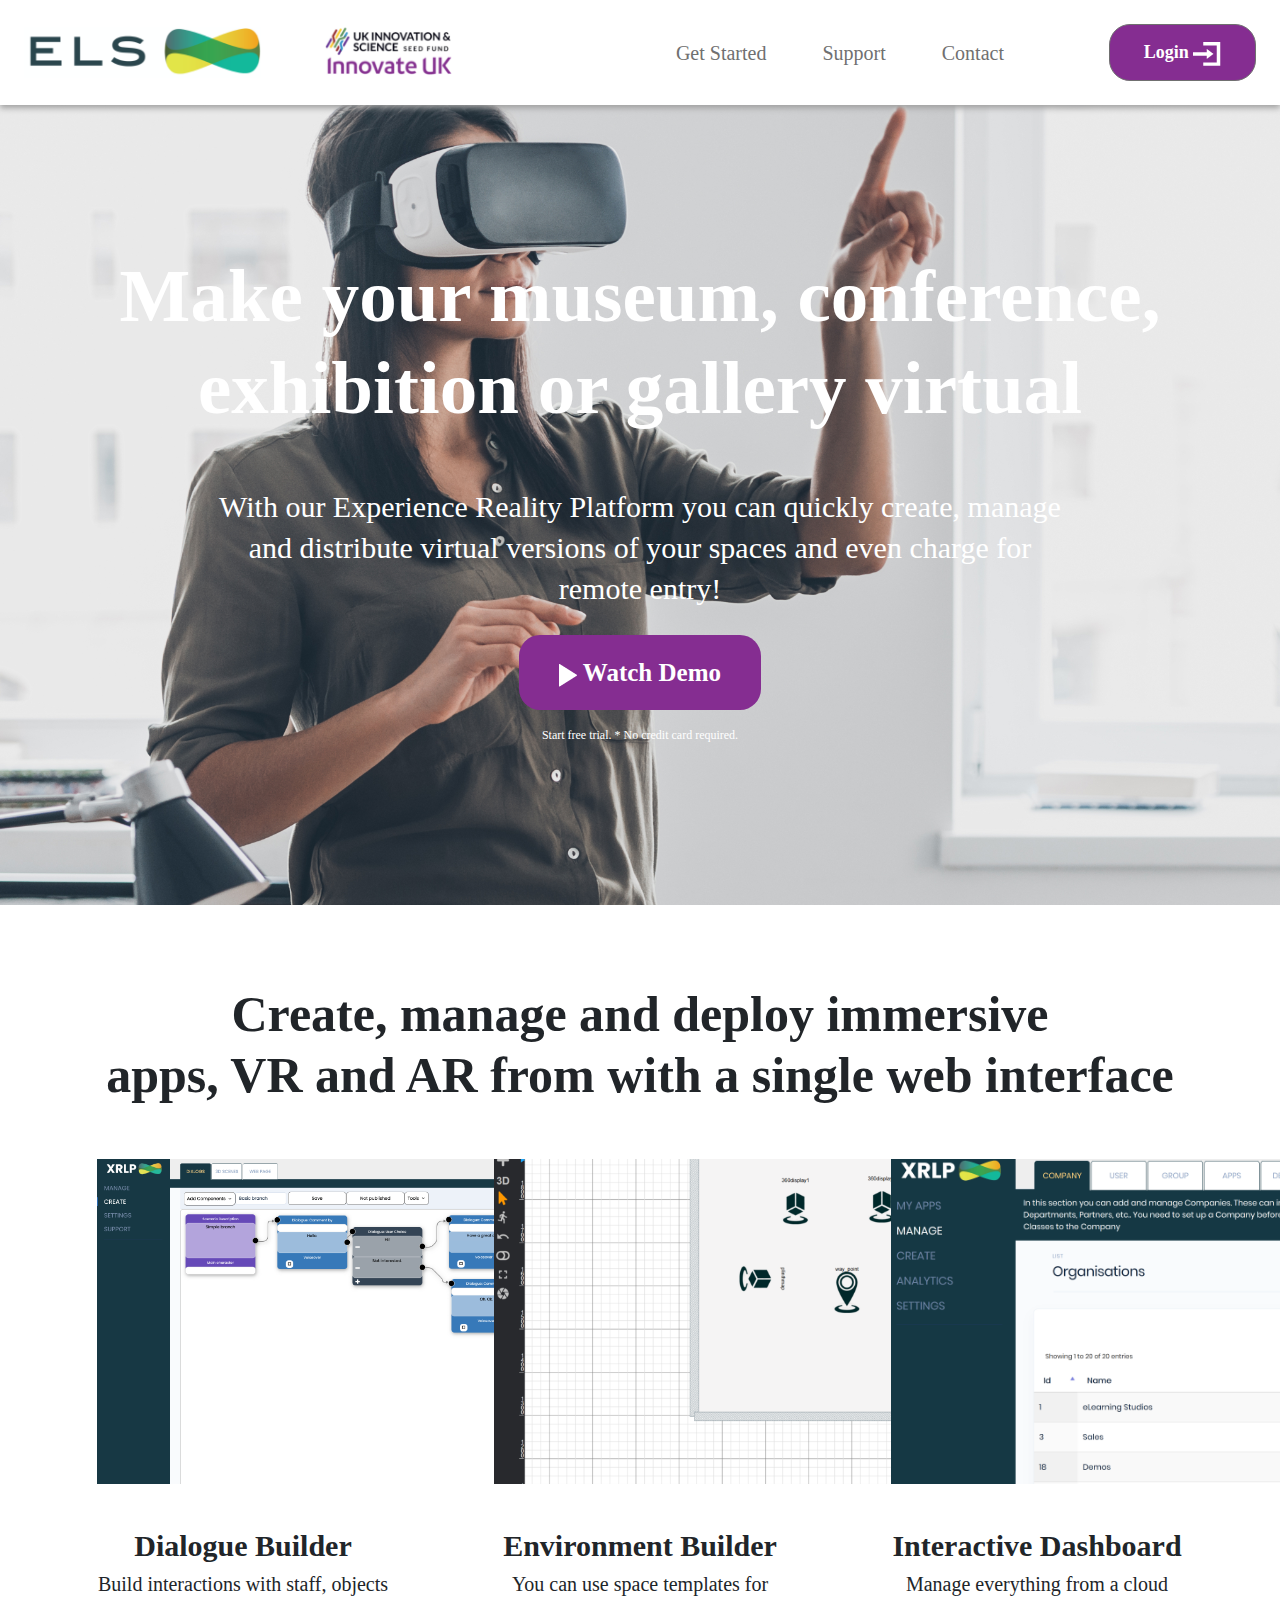
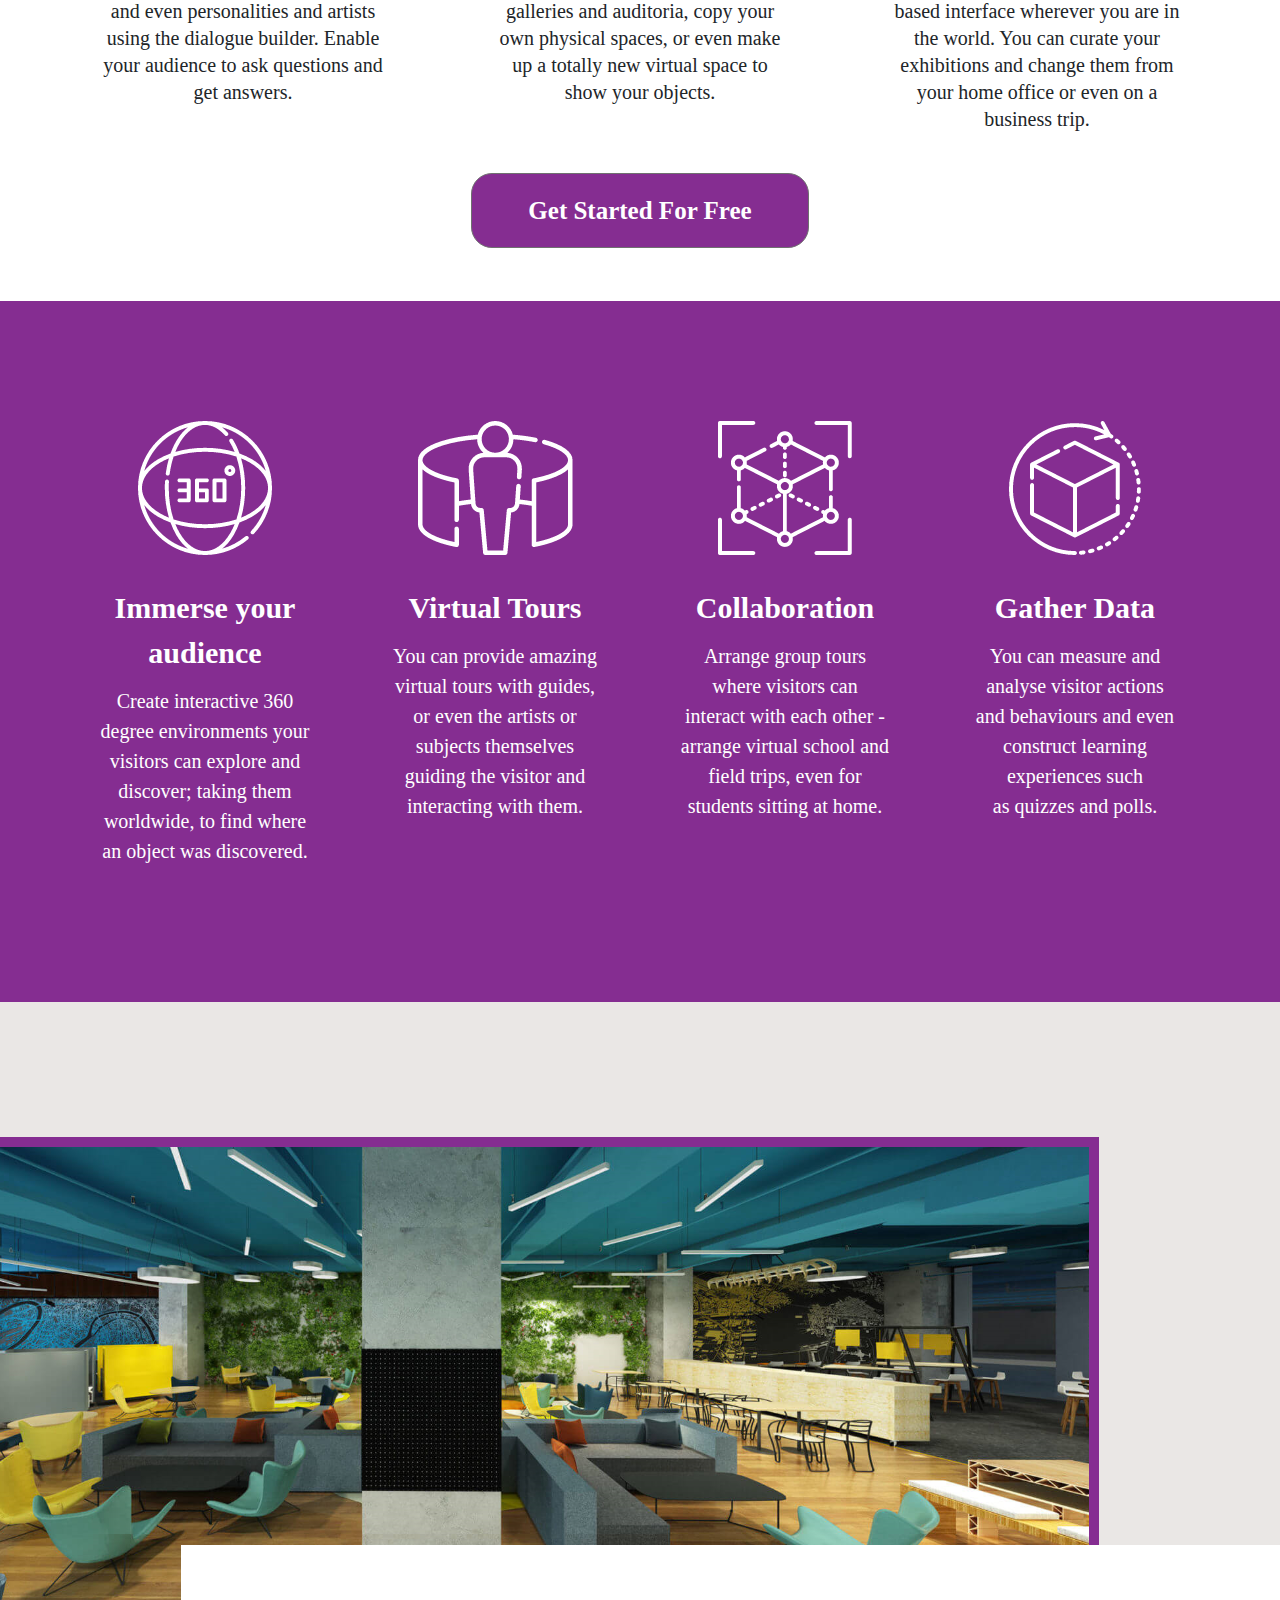
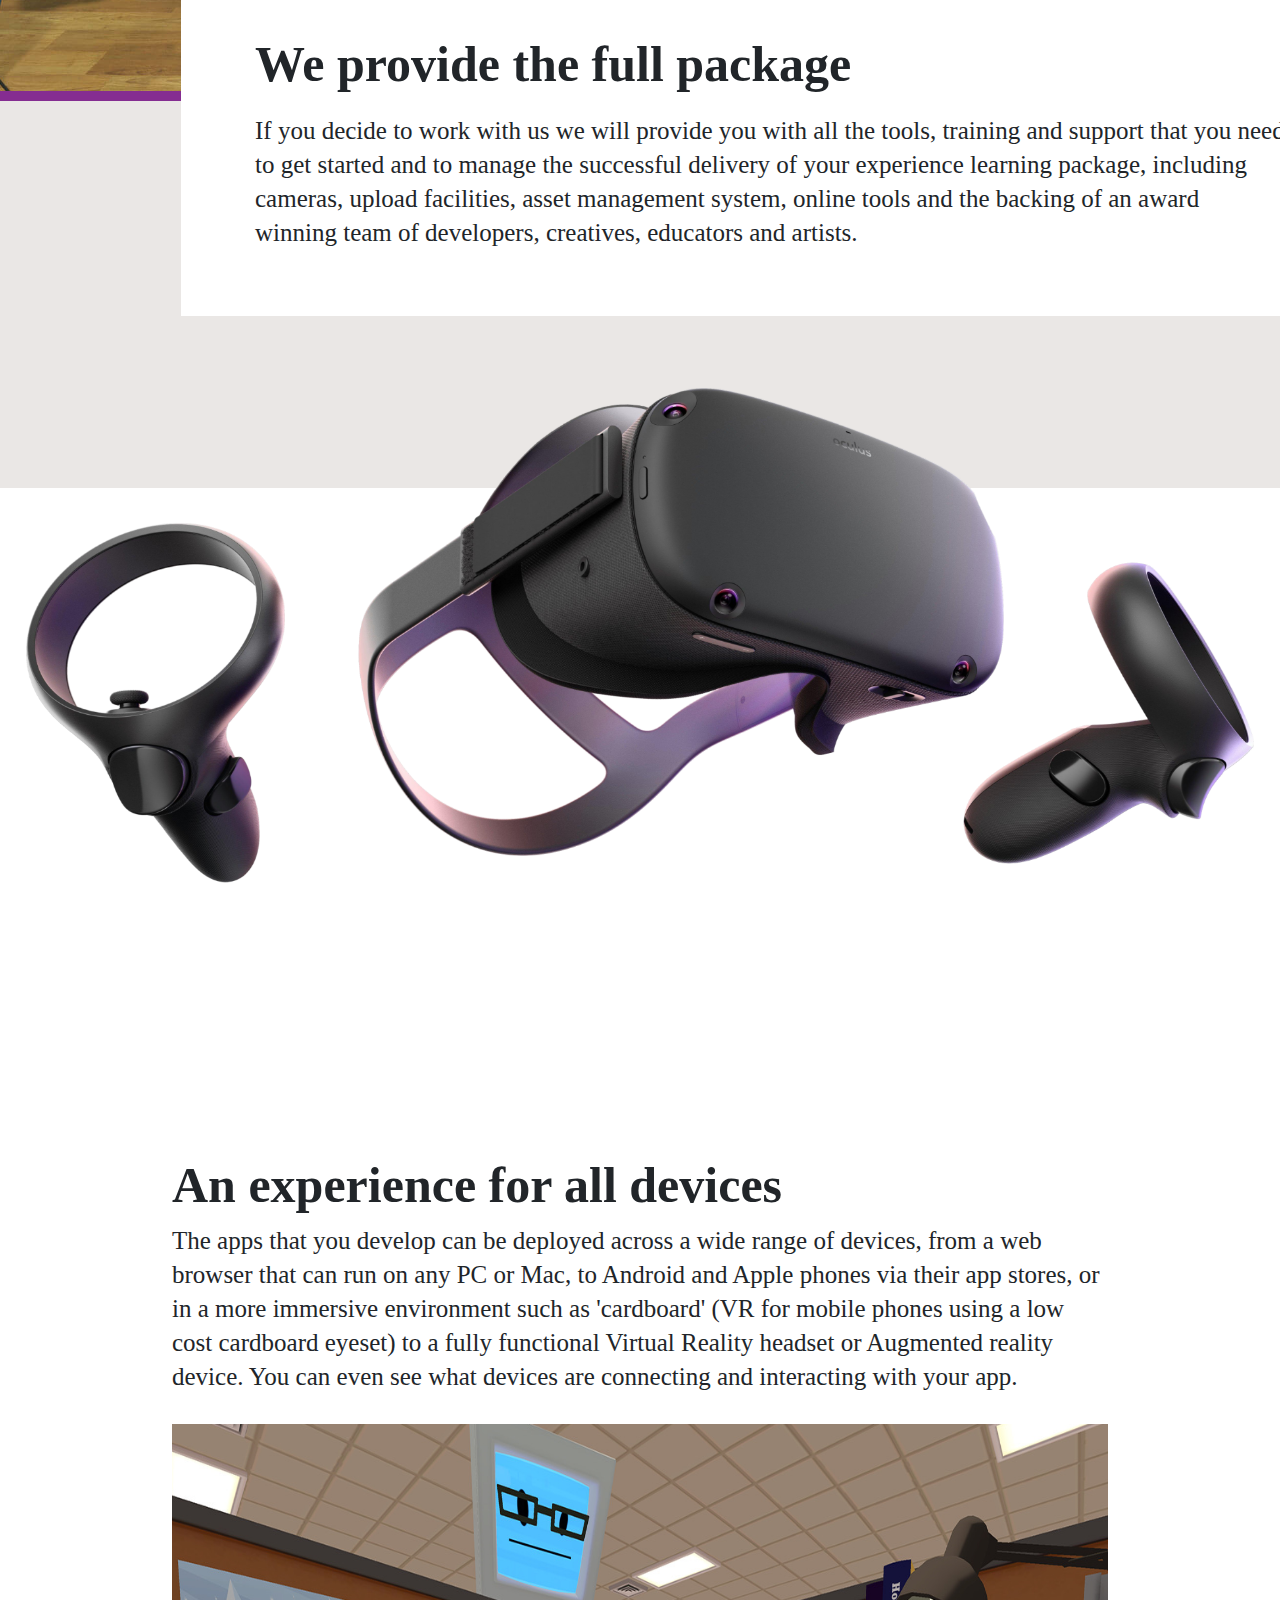
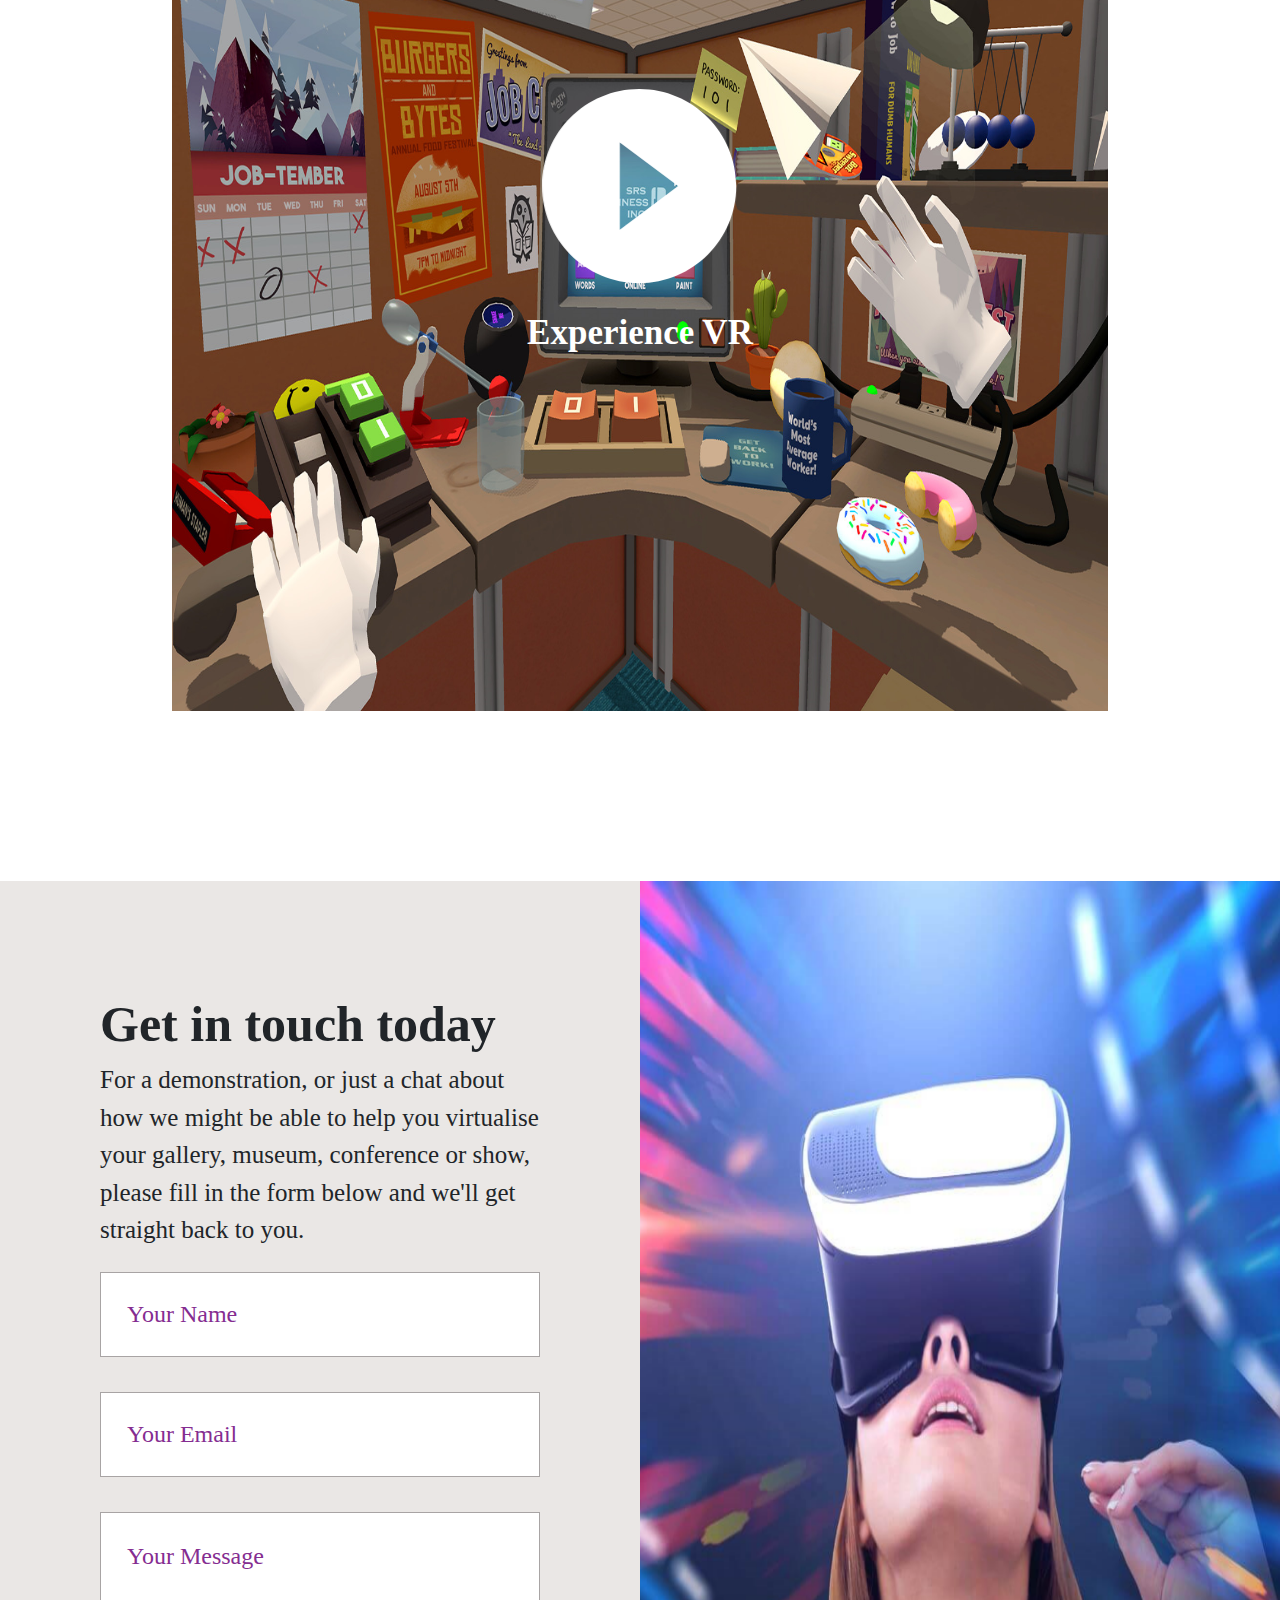
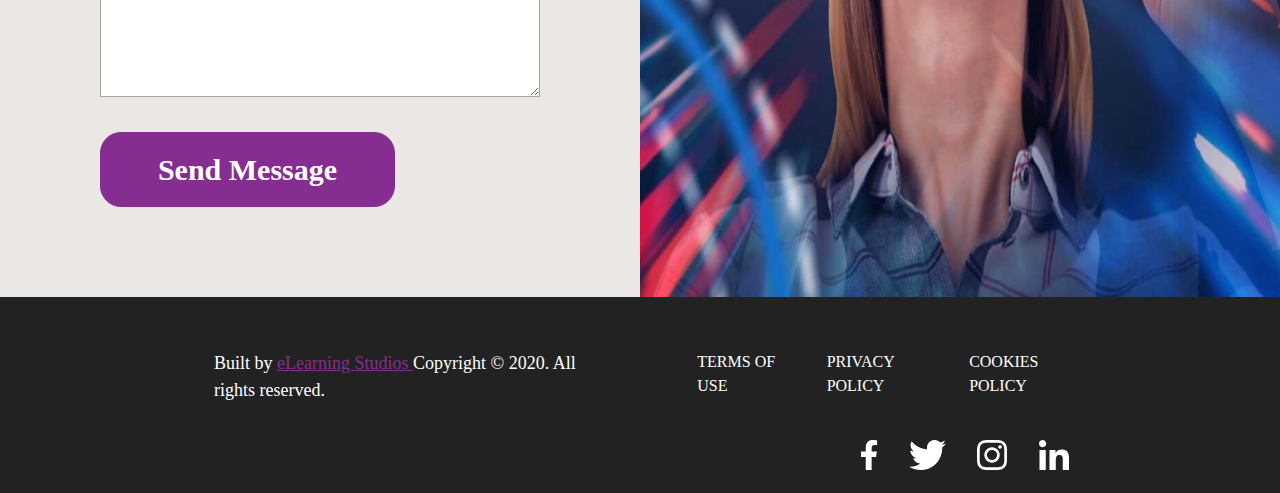
==== index.html @ 824c757d "initial" ====
<html>

<head>
    <link rel="stylesheet" href="./css/bootstrap.min.css">
    <link rel="stylesheet" href="./css/home.css">
</head>

<body>

    <div class="fluid-container">
        <div class="menu row m-0">
            <div class="d-flex align-items-center">
                <div class="logo">
                    <img src="./imgs/Image 1.png" alt="">
                </div>
                <div class="other-logo">
                    <img src="./imgs/Image 2.png" alt="">
                </div>
            </div>
            <div class="d-flex align-items-center">
                <div class="menu-items">
                    <ul>
                        <li>Get Started</li>
                        <li>Support</li>
                        <li>Contact</li>
                    </ul>
                </div>
                <div>
                    <button class="login">
                        Login
                        <img src="./imgs/Icon open-account-login.png" alt="">
                    </button>
                </div>
            </div>
        </div>
        <div class="header row m-0">
            <div class="col-12">
                <p class="title">
                    Make your museum, conference,<br>exhibition or gallery virtual
                </p>
                <p class="description">
                    With our Experience Reality Platform you can quickly create, manage<br>and distribute virtual versions of your spaces and even charge for<br> remote entry!
                </p>
                <button id="watch-demo">
                    <img src="./imgs/Icon ionic-ios-play.png" alt="">
                    Watch Demo
                </button>
                <p class="tip">Start free trial. * No credit card required.</p>
            </div>
        </div>
        <div class="section-1 row m-0">
            <div class="title col-12">
                Create, manage and deploy immersive
                <br> apps, VR and AR from with a single web interface
            </div>
            <div class="builder-links col-12">
                <div class="row">
                    <div class="builder-card col-12 col-md-4">
                        <img src="./imgs/Screenshot -7.png" alt="">
                        <p class="title">Dialogue Builder</p>
                        <p class="description">
                            Build interactions with staff, objects and even personalities and artists using the dialogue builder. Enable your audience to ask questions and get answers.
                        </p>
                    </div>
                    <div class="builder-card col-12 col-md-4">
                        <img src="./imgs/img-1.png" alt="">
                        <p class="title">Environment Builder</p>
                        <p class="description">
                            You can use space templates for galleries and auditoria, copy your own physical spaces, or even make up a totally new virtual space to show your objects.
                        </p>
                    </div>
                    <div class="builder-card col-12 col-md-4">
                        <img src="./imgs/img-2.png" alt="">
                        <p class="title">Interactive Dashboard</p>
                        <p class="description">
                            Manage everything from a cloud based interface wherever you are in the world. You can curate your exhibitions and change them from your home office or even on a business trip.
                        </p>
                    </div>
                </div>
            </div>
            <div class="col-12 get-start">
                <button type="button">Get Started For Free</button>
            </div>
        </div>
        <div class="section-2 advertising-cards row m-0">
            <div class="ads-card col-12 col-md-3">
                <img src="./imgs/Group 43.png" alt="">
                <p class="title">
                    Immerse your audience
                </p>
                <p class="description">
                    Create interactive 360 degree environments your visitors can explore and discover; taking them worldwide, to find where an object was discovered.
                </p>
            </div>
            <div class="ads-card col-12 col-md-3">
                <img src="./imgs/vr.png" alt="">
                <p class="title">
                    Virtual Tours
                </p>
                <p class="description">
                    You can provide amazing virtual tours with guides, or even the artists or subjects themselves guiding the visitor and interacting with them.
                </p>
            </div>
            <div class="ads-card col-12 col-md-3">
                <img src="./imgs/asset-19.png" alt="">
                <p class="title">
                    Collaboration
                </p>
                <p class="description">
                    Arrange group tours where visitors can interact with each other - arrange virtual school and field trips, even for students sitting at home.
                </p>
            </div>
            <div class="ads-card col-12 col-md-3">
                <img src="./imgs/3d (1).png" alt="">
                <p class="title">
                    Gather Data
                </p>
                <p class="description">
                    You can measure and analyse visitor actions and behaviours and even construct learning experiences such
                    <br> as quizzes and polls.
                </p>
            </div>
        </div>
        <div class="section-3">
            <img src="./imgs/banner-office-1.png" alt="">
            <div class="content">
                <p class="title">
                    We provide the full package
                </p>
                <p class="description">
                    If you decide to work with us we will provide you with all the tools, training and support that you need
                    <br> to get started and to manage the successful delivery of your experience learning package, including
                    <br>cameras, upload facilities, asset management system, online tools and the backing of an award
                    <br> winning team of developers, creatives, educators and artists.
                </p>
            </div>
        </div>
        <div class="section-4">
            <div class="vr-image">
                <img src="./imgs/Image -28.png">
            </div>
            <div class="content">
                <p class="title">
                    An experience for all devices
                </p>
                <p class="description">
                    The apps that you develop can be deployed across a wide range of devices, from a web browser that can run on any PC or Mac, to Android and Apple phones via their app stores, or in a more immersive environment such as 'cardboard' (VR for mobile phones
                    using a low cost cardboard eyeset) to a fully functional Virtual Reality headset or Augmented reality device. You can even see what devices are connecting and interacting with your app.
                </p>
                <div class="ads-video">
                    <img src="./imgs/Job-Simulator-office-worker-1.png" alt="" class="video">
                    <div class="control">
                        <button class="play">
                            <img src="./imgs/Icon ionic-md-play-circle.png" alt="">
                        </button>
                        <p class="control-description">Experience VR</p>
                    </div>
                </div>
            </div>
        </div>
        <div class="section-5 row m-0">
            <div class="col-12 col-md-6 form d-flex flex-column">
                <p class="title">Get in touch today</p>
                <p class="description">
                    For a demonstration, or just a chat about how we might be able to help you virtualise your gallery, museum, conference or show, please fill in the form below and we'll get straight back to you.
                </p>
                <input type="text" id="name" placeholder="Your Name" autocomplete="off">
                <input type="email" id="email" placeholder="Your Email" autocomplete="off">
                <textarea id="message" placeholder="Your Message" autocomplete="off"></textarea>
                <button id="send-message">Send Message</button>
            </div>
            <div class="col-12 col-md-6 p-0">
                <img src="./imgs/why-haven’t-AR-and-VR-changed-our-lives-yet-1.png" alt="" class="w-100 h-100">
            </div>
        </div>
        <div class="footer">
            <div class="footer-menu">
                <div class="copy-right">
                    Built by
                    <span class="bold"> eLearning Studios </span> Copyright © 2020. All rights reserved.
                </div>
                <div class="terms">
                    <ul>
                        <li>TERMS OF USE</li>
                        <li>PRIVACY POLICY</li>
                        <li>COOKIES POLICY</li>
                    </ul>
                </div>
            </div>
            <div class="external-links">
                <a href="#">
                    <img src="./imgs/Icon awesome-facebook-f.png" alt="">
                </a>
                <a href="#">
                    <img src="./imgs/Icon awesome-twitter.png" alt="">
                </a>
                <a href="#">
                    <img src="./imgs/Icon awesome-instagram.png" alt="">
                </a>
                <a href="#">
                    <img src="./imgs/Icon awesome-linkedin-in.png" alt="">
                </a>
            </div>
        </div>
    </div>

    <!-- include javascript files-->
    <!-- <script src="./js/jquery.min.js"></script>
    <script src="./js/bootstrap.min.js"></script>
    <script src="./js/home.js"></script> -->
</body>

</html>
---- css/home.css ----
body * {
  font-family: Montserrat !important;
}

input:focus,
textarea:focus,
button:focus {
  outline: none;
}

::-webkit-input-placeholder {
  color: #852D91;
  opacity: 1;
}

:-ms-input-placeholder {
  color: #852D91;
  opacity: 1;
}

::-ms-input-placeholder {
  color: #852D91;
  opacity: 1;
}

::placeholder {
  color: #852D91;
  opacity: 1;
}

:-ms-input-placeholder {
  color: #852D91;
}

::-ms-input-placeholder {
  color: #852D91;
}

body .menu {
  width: 100%;
  height: 105px;
  background: white;
  display: -webkit-box;
  display: -ms-flexbox;
  display: flex;
  -webkit-box-align: center;
      -ms-flex-align: center;
          align-items: center;
  -webkit-box-pack: justify;
      -ms-flex-pack: justify;
          justify-content: space-between;
  padding: 0 24px;
  top: 0;
  position: absolute;
  -webkit-box-shadow: 0 3px 6px #9F9F9F;
          box-shadow: 0 3px 6px #9F9F9F;
}

body .menu .logo {
  margin-right: 45px;
}

body .menu .menu-items {
  margin-right: 105px;
}

body .menu .menu-items ul {
  display: -webkit-box;
  display: -ms-flexbox;
  display: flex;
  margin-bottom: 0px;
}

body .menu .menu-items ul li {
  font-size: 20px;
  color: #707070;
  margin-left: 56px;
  list-style-type: none;
}

body .menu button.login {
  background: #852D91;
  border-radius: 21px;
  border: 1px solid #707070;
  width: 147px;
  height: 57px;
  font-family: Montserrat;
  color: white;
  font-size: 18px;
  font-weight: bold;
}

body .header {
  margin-top: 105px !important;
  display: -webkit-box;
  display: -ms-flexbox;
  display: flex;
  -webkit-box-align: center;
      -ms-flex-align: center;
          align-items: center;
  width: 100%;
  height: 800px;
  color: white;
  background: url("../imgs/shutterstock_-1.png");
}

body .header .col-12 {
  text-align: center;
}

body .header .title {
  font-size: 75px;
  font-weight: bold;
  line-height: 92px;
  margin-bottom: 52px;
}

body .header .description {
  font-size: 30px;
  line-height: 41px;
  margin-bottom: 26px;
}

body .header #watch-demo {
  width: 242px;
  height: 75px;
  border: none;
  border-radius: 21px;
  background: #852D91;
  color: white;
  margin-bottom: 16px;
  font-weight: bold;
  font-size: 25px;
}

body .header .tip {
  font-size: 12px;
  font-font-weight: 300px;
}

body .section-1 {
  padding: 79px 0 53px 0;
}

body .section-1 > .title {
  text-align: center;
  margin: 0 0 53px 0;
  font-family: Montserrat;
  font-size: 50px;
  font-weight: bold;
  line-height: 61px;
}

body .section-1 .builder-links {
  padding: 0 59.5px 24px 59.5px;
}

body .section-1 .builder-links .builder-card {
  padding: 0 52.5px;
}

body .section-1 .builder-links .builder-card .title {
  margin: 39px 0 3px 0;
  font-size: 30px;
  font-weight: bold;
  text-align: center;
}

body .section-1 .builder-links .builder-card .description {
  text-align: center;
  font-size: 20px;
  line-height: 27px;
}

body .section-1 .get-start {
  text-align: center;
}

body .section-1 .get-start button {
  width: 338px;
  height: 75px;
  border-radius: 21px;
  background: #852D91;
  color: white;
  border: 1px solid #707070;
  font-size: 25px;
  font-weight: bold;
}

body .section-2 {
  background: #852D91;
  padding: 120px 60px;
}

body .section-2 .ads-card {
  padding: 0 40px;
  text-align: center;
  color: white;
}

body .section-2 .ads-card .title {
  margin: 30px 0 11px 0;
  font-weight: bold;
  font-size: 30px;
}

body .section-2 .ads-card .description {
  font-size: 20px;
}

body .section-3 {
  position: relative;
  width: 100%;
  height: 1086px;
  background: #EAE7E5;
}

body .section-3 img {
  position: absolute;
  top: 135px;
  right: 181px;
  width: 1348px;
  height: 564px;
}

body .section-3 .content {
  padding: 82px 0 0 74px;
  bottom: 172px;
  left: 181px;
  position: absolute;
  background: white;
  width: 1366px;
  height: 371px;
}

body .section-3 .content .title {
  font-size: 50px;
  font-weight: bold;
  margin-bottom: 12px;
}

body .section-3 .content .description {
  font-size: 25px;
  line-height: 34px;
}

body .section-4 {
  padding-top: 630px;
  position: relative;
  padding-bottom: 170px;
}

body .section-4 .vr-image {
  position: absolute;
  top: -100px;
  padding: 0 26px;
}

body .section-4 .vr-image img {
  width: 100%;
}

body .section-4 .content {
  padding: 37px 172px 0 172px;
}

body .section-4 .content .title {
  font-size: 50px;
  font-weight: bold;
  margin-bottom: 8px;
  line-height: 61px;
}

body .section-4 .content .description {
  font-size: 25px;
  margin-bottom: 30px;
  line-height: 34px;
}

body .section-4 .content .ads-video {
  position: relative;
  height: 887px;
}

body .section-4 .content .ads-video img.video {
  width: 100%;
  height: 100%;
  position: absolute;
}

body .section-4 .content .ads-video .control {
  text-align: center;
  position: absolute;
  top: 50%;
  left: 50%;
  -webkit-transform: translate(-50%, -180px);
          transform: translate(-50%, -180px);
}

body .section-4 .content .ads-video .control .play {
  background: none;
  border: none;
  border-radius: 100px;
}

body .section-4 .content .ads-video .control .play:focus {
  outline: none;
}

body .section-4 .content .ads-video .control .control-description {
  margin-top: 22.8px;
  color: white;
  font-size: 35px;
  font-family: Open Sans;
  font-weight: 600;
}

body .section-5 {
  background: #EAE7E5;
}

body .section-5 .form {
  padding: 126px 100px 90px 100px;
}

body .section-5 .form .title {
  font-size: 50px;
  font-weight: bold;
  margin-bottom: 20px;
  line-height: 34px;
}

body .section-5 .form .description {
  font-size: 25px;
  margin-bottom: 23px;
}

body .section-5 .form input,
body .section-5 .form textarea {
  background: white;
  border: 1px solid #A8A4A4;
}

body .section-5 .form #name,
body .section-5 .form #email,
body .section-5 .form #message {
  height: 85px;
  margin-bottom: 35px;
  padding-left: 26px;
  color: #852D91;
  font-size: 24px;
}

body .section-5 .form #message {
  padding-top: 25px;
  height: 185px;
}

body .section-5 .form #send-message {
  width: 295px;
  height: 75px;
  background: #852D91;
  color: white;
  border-radius: 21px;
  border: 1px solid #852D91;
  font-size: 30px;
  font-weight: bold;
}

body .footer {
  width: 100%;
  height: 196px;
  padding: 0 211px 0 214px;
  background: #222222;
  color: white;
}

body .footer .footer-menu {
  padding-top: 53px;
  padding-bottom: 36.8px;
  display: -webkit-box;
  display: -ms-flexbox;
  display: flex;
  -webkit-box-pack: justify;
      -ms-flex-pack: justify;
          justify-content: space-between;
}

body .footer .footer-menu .copy-right {
  font-size: 18px;
}

body .footer .footer-menu .copy-right .bold {
  color: #852D91;
  text-decoration: underline;
}

body .footer .footer-menu .terms ul {
  margin-bottom: 0;
  display: -webkit-box;
  display: -ms-flexbox;
  display: flex;
}

body .footer .footer-menu .terms ul li {
  font-size: 16px;
  margin-left: 44px;
  list-style-type: none;
}

body .footer .external-links {
  display: -webkit-box;
  display: -ms-flexbox;
  display: flex;
  -webkit-box-pack: end;
      -ms-flex-pack: end;
          justify-content: flex-end;
}

body .footer .external-links a {
  margin-left: 31px;
}
/*# sourceMappingURL=home.css.map */
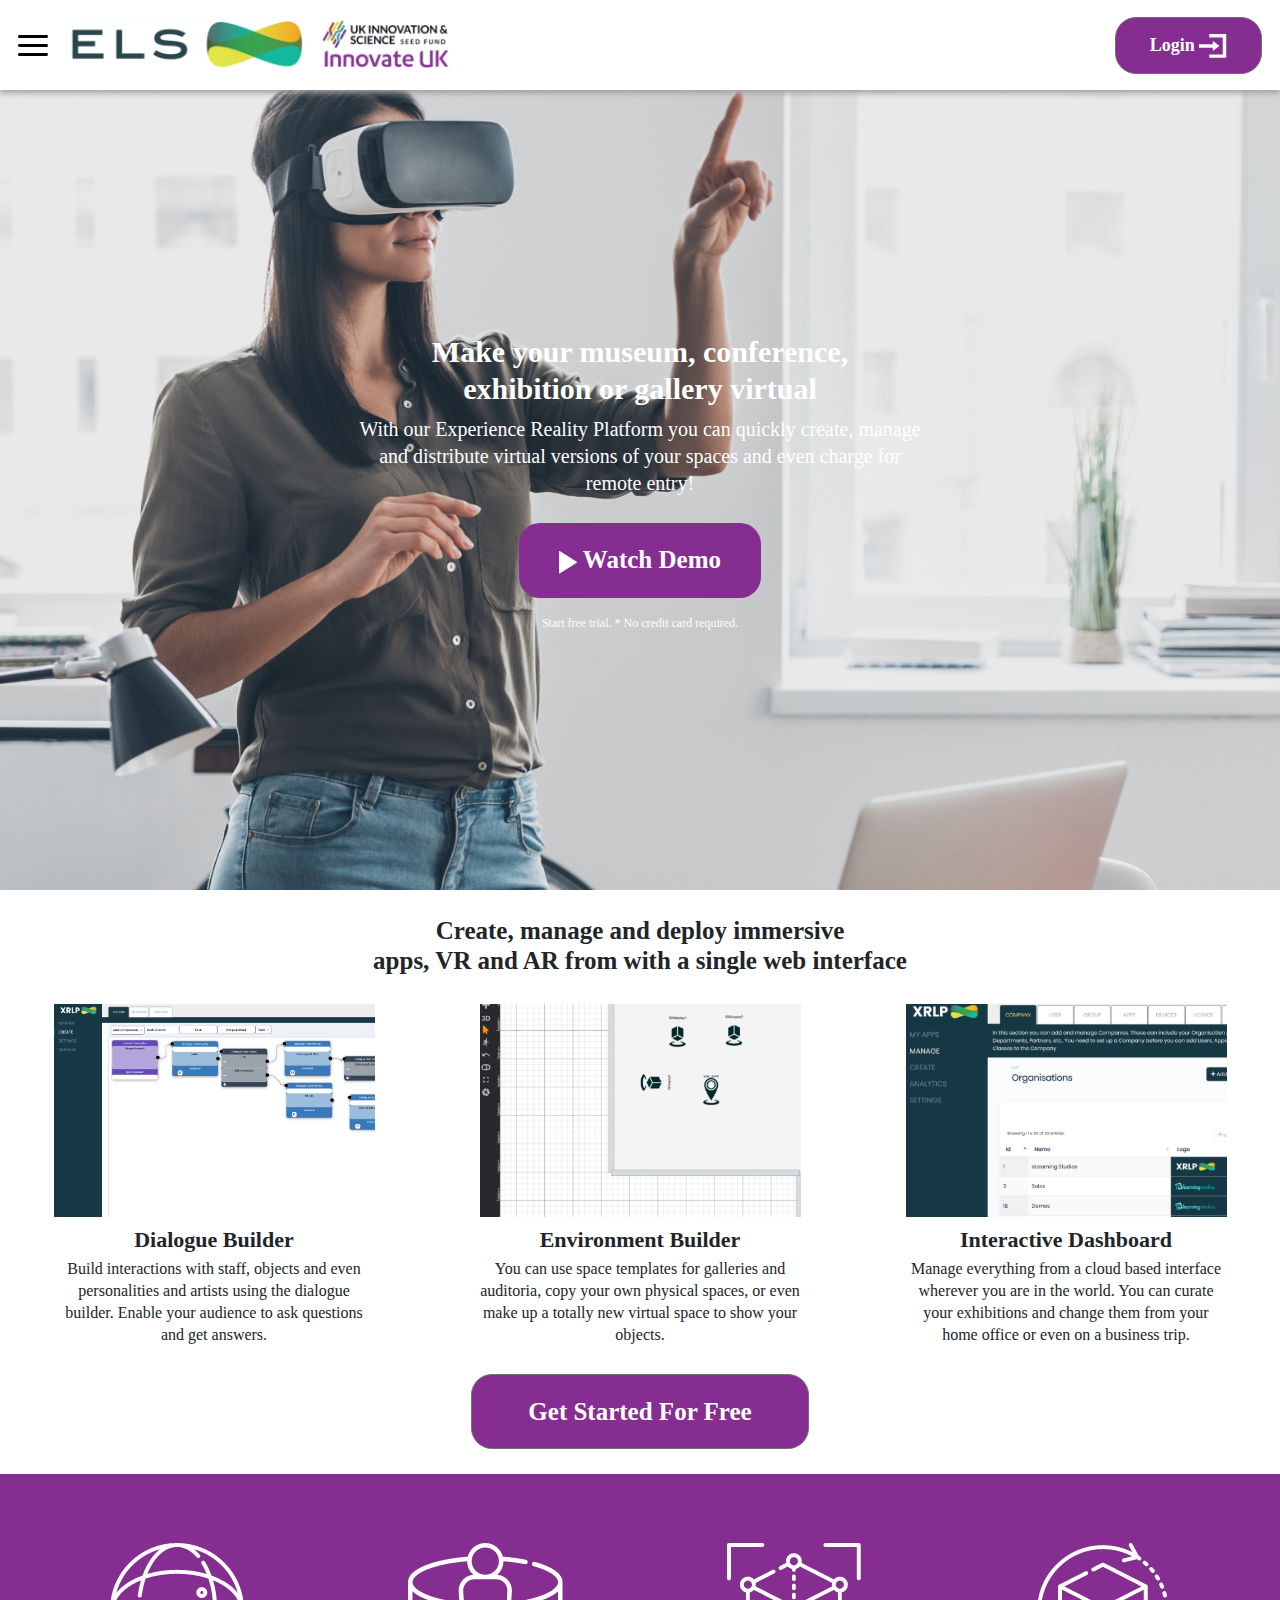
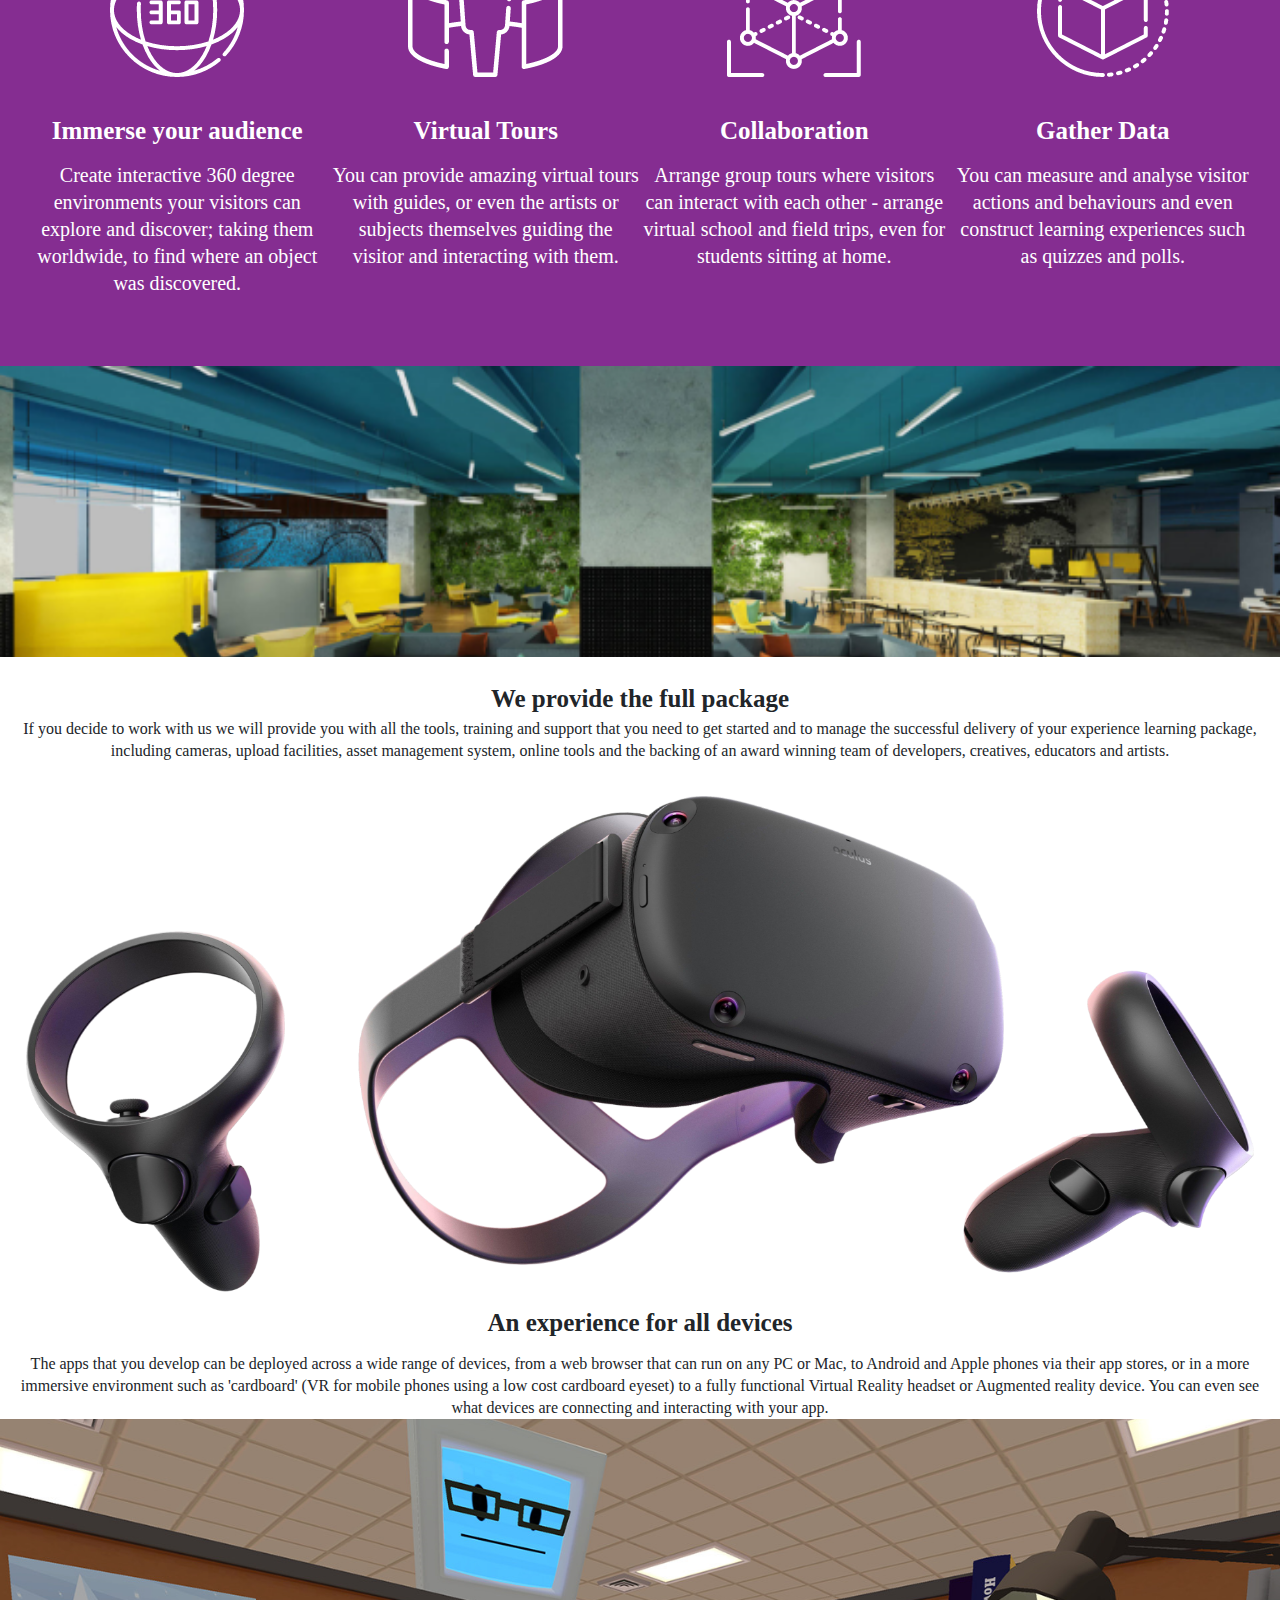
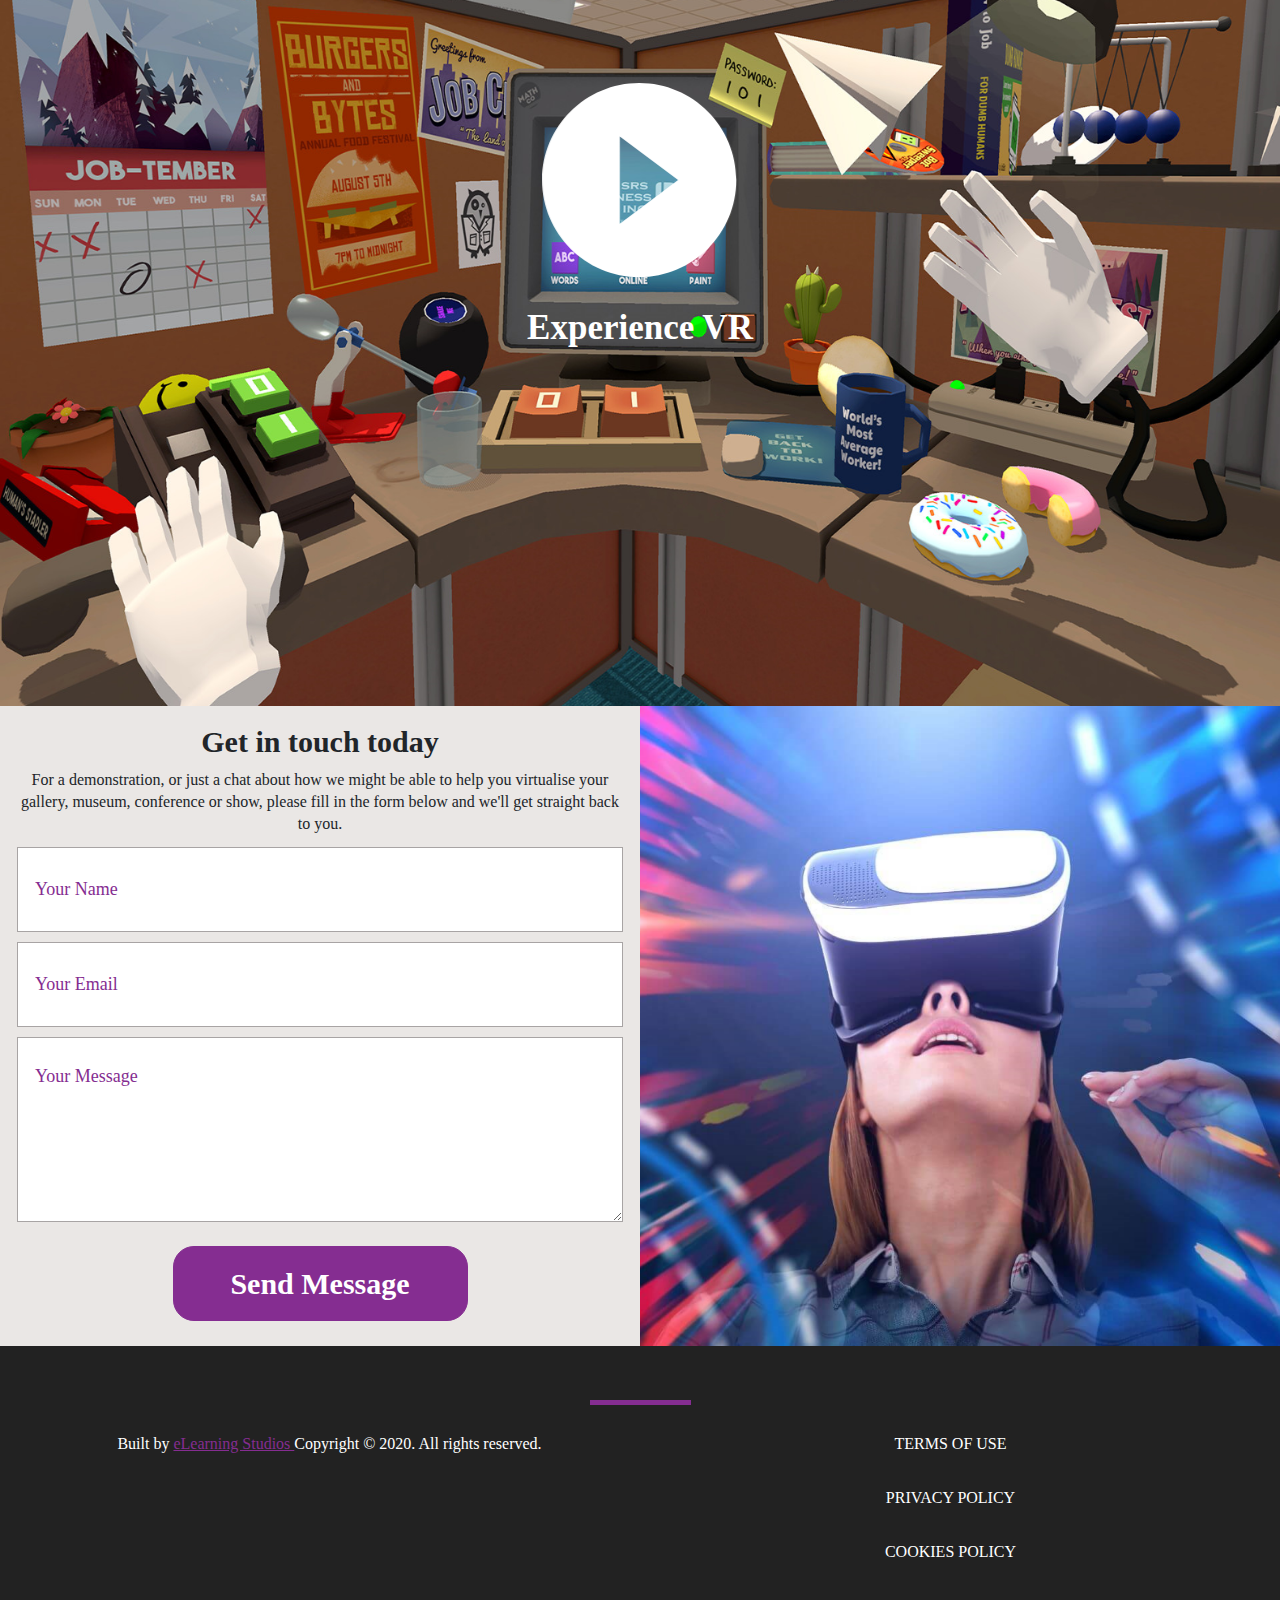
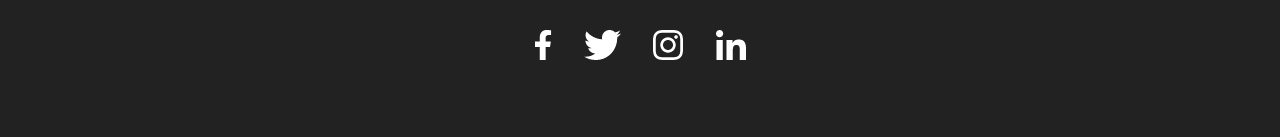
==== commit 81a4a400: "responsive home page" ====
--- a/index.html
+++ b/index.html
@@ -1,6 +1,8 @@
 <html>
 
 <head>
+    <title>Home</title>
+    <meta name="viewport" content="width=device-width, initial-scale=1.0" />
     <link rel="stylesheet" href="./css/bootstrap.min.css">
     <link rel="stylesheet" href="./css/home.css">
 </head>
@@ -10,11 +12,14 @@
     <div class="fluid-container">
         <div class="menu row m-0">
             <div class="d-flex align-items-center">
+                <button class="menu-button"><img src="./imgs/Icon feather-menu.png" alt=""></button>
                 <div class="logo">
-                    <img src="./imgs/Image 1.png" alt="">
+                    <img src="./imgs/Image 1.png" class="large" alt="">
+                    <img src="./imgs/Image 1-sm.png" class="small" alt="">
                 </div>
                 <div class="other-logo">
-                    <img src="./imgs/Image 2.png" alt="">
+                    <img src="./imgs/Image 2.png" class="large" alt="">
+                    <img src="./imgs/Image 2-sm.png" width="100px" class="small" alt="">
                 </div>
             </div>
             <div class="d-flex align-items-center">
@@ -28,16 +33,17 @@
                 <div>
                     <button class="login">
                         Login
-                        <img src="./imgs/Icon open-account-login.png" alt="">
+                        <img src="./imgs/Icon open-account-login.png" class="large" alt="">
+                        <img src="./imgs/Icon open-account-login-sm.png" class="small" alt="">
                     </button>
                 </div>
             </div>
         </div>
         <div class="header row m-0">
             <div class="col-12">
-                <p class="title">
+                <div class="title">
                     Make your museum, conference,<br>exhibition or gallery virtual
-                </p>
+                </div>
                 <p class="description">
                     With our Experience Reality Platform you can quickly create, manage<br>and distribute virtual versions of your spaces and even charge for<br> remote entry!
                 </p>
@@ -122,17 +128,17 @@
             </div>
         </div>
         <div class="section-3">
-            <img src="./imgs/banner-office-1.png" alt="">
-            <div class="content">
-                <p class="title">
-                    We provide the full package
-                </p>
-                <p class="description">
-                    If you decide to work with us we will provide you with all the tools, training and support that you need
-                    <br> to get started and to manage the successful delivery of your experience learning package, including
-                    <br>cameras, upload facilities, asset management system, online tools and the backing of an award
-                    <br> winning team of developers, creatives, educators and artists.
-                </p>
+            <div class="section-3-container">
+                <div class="image"></div>
+                <div class="content">
+                    <p class="title">
+                        We provide the full package
+                    </p>
+                    <p class="description">
+                        If you decide to work with us we will provide you with all the tools, training and support that you need to get started and to manage the successful delivery of your experience learning package, including cameras, upload facilities, asset management system,
+                        online tools and the backing of an award winning team of developers, creatives, educators and artists.
+                    </p>
+                </div>
             </div>
         </div>
         <div class="section-4">
@@ -167,19 +173,24 @@
                 <input type="text" id="name" placeholder="Your Name" autocomplete="off">
                 <input type="email" id="email" placeholder="Your Email" autocomplete="off">
                 <textarea id="message" placeholder="Your Message" autocomplete="off"></textarea>
-                <button id="send-message">Send Message</button>
+                <div class="send-message-container">
+                    <button id="send-message">Send Message</button>
+                </div>
             </div>
             <div class="col-12 col-md-6 p-0">
-                <img src="./imgs/why-haven’t-AR-and-VR-changed-our-lives-yet-1.png" alt="" class="w-100 h-100">
+                <img src="./imgs/why-haven’t-AR-and-VR-changed-our-lives-yet-1.png" alt="" class="w-100">
             </div>
         </div>
         <div class="footer">
-            <div class="footer-menu">
-                <div class="copy-right">
+            <div class="bar-container">
+                <div class="bar"></div>
+            </div>
+            <div class="footer-menu row">
+                <div class="copy-right col-12 col-md-6">
                     Built by
                     <span class="bold"> eLearning Studios </span> Copyright © 2020. All rights reserved.
                 </div>
-                <div class="terms">
+                <div class="terms col-12 col-md-6">
                     <ul>
                         <li>TERMS OF USE</li>
                         <li>PRIVACY POLICY</li>
--- a/css/home.css
+++ b/css/home.css
@@ -1,7 +1,4 @@
-body * {
-  font-family: Montserrat !important;
-}
-
+@import url(d:\work\els\html\css\variable.css);
 input:focus,
 textarea:focus,
 button:focus {
@@ -34,6 +31,10 @@
 
 ::-ms-input-placeholder {
   color: #852D91;
+}
+
+body * {
+  font-family: Montserrat !important;
 }
 
 body .menu {
@@ -51,9 +52,25 @@
           justify-content: space-between;
   padding: 0 24px;
   top: 0;
-  position: absolute;
+  position: fixed;
+  z-index: 1000;
   -webkit-box-shadow: 0 3px 6px #9F9F9F;
           box-shadow: 0 3px 6px #9F9F9F;
+}
+
+body .menu .menu-button {
+  background: none;
+  padding: 0;
+  border: none;
+  display: none;
+}
+
+body .menu .large {
+  display: inline;
+}
+
+body .menu .small {
+  display: none;
 }
 
 body .menu .logo {
@@ -101,7 +118,8 @@
   width: 100%;
   height: 800px;
   color: white;
-  background: url("../imgs/shutterstock_-1.png");
+  background-image: url("../imgs/shutterstock_-1.png");
+  background-size: cover;
 }
 
 body .header .col-12 {
@@ -156,7 +174,12 @@
 }
 
 body .section-1 .builder-links .builder-card {
+  text-align: center;
   padding: 0 52.5px;
+}
+
+body .section-1 .builder-links .builder-card img {
+  width: 100%;
 }
 
 body .section-1 .builder-links .builder-card .title {
@@ -206,57 +229,65 @@
 
 body .section-2 .ads-card .description {
   font-size: 20px;
+  line-height: 27px;
+  margin-bottom: 0;
 }
 
 body .section-3 {
+  padding: 135px 181px 172px 181px;
+  background: #EAE7E5;
+}
+
+body .section-3 .section-3-container {
+  height: 724px;
   position: relative;
   width: 100%;
-  height: 1086px;
-  background: #EAE7E5;
-}
-
-body .section-3 img {
+}
+
+body .section-3 .section-3-container .image {
   position: absolute;
-  top: 135px;
-  right: 181px;
-  width: 1348px;
+  top: 0;
+  right: 0;
+  width: 85%;
   height: 564px;
-}
-
-body .section-3 .content {
-  padding: 82px 0 0 74px;
-  bottom: 172px;
-  left: 181px;
+  background: url("../imgs/banner-office-1.png");
+  background-size: 100% 100%;
+}
+
+body .section-3 .section-3-container .content {
+  padding: 82px 0 80px 74px;
+  bottom: 0;
+  left: 0;
   position: absolute;
   background: white;
-  width: 1366px;
-  height: 371px;
-}
-
-body .section-3 .content .title {
+  width: 85%;
+}
+
+body .section-3 .section-3-container .content .title {
   font-size: 50px;
   font-weight: bold;
   margin-bottom: 12px;
 }
 
-body .section-3 .content .description {
+body .section-3 .section-3-container .content .description {
   font-size: 25px;
   line-height: 34px;
 }
 
 body .section-4 {
-  padding-top: 630px;
   position: relative;
   padding-bottom: 170px;
 }
 
 body .section-4 .vr-image {
-  position: absolute;
+  width: 100%;
+  text-align: center;
   top: -100px;
   padding: 0 26px;
 }
 
 body .section-4 .vr-image img {
+  margin-top: -100px;
   width: 100%;
 }
 
@@ -333,6 +364,7 @@
 body .section-5 .form .description {
   font-size: 25px;
   margin-bottom: 23px;
+  line-height: 34px;
 }
 
 body .section-5 .form input,
@@ -369,14 +401,20 @@
 
 body .footer {
   width: 100%;
-  height: 196px;
-  padding: 0 211px 0 214px;
+  padding: 53px 212px;
   background: #222222;
   color: white;
 }
 
+body .footer .bar-container .bar {
+  width: 101px;
+  height: 5px;
+  background: #852D91;
+  margin-bottom: 27px;
+  display: none;
+}
+
 body .footer .footer-menu {
-  padding-top: 53px;
   padding-bottom: 36.8px;
   display: -webkit-box;
   display: -ms-flexbox;
@@ -420,4 +458,410 @@
 body .footer .external-links a {
   margin-left: 31px;
 }
+
+@media (max-width: 620px) {
+  body .header {
+    background-image: url("../imgs/shutterstock_519669418.png");
+    background-size: cover;
+  }
+  body .menu {
+    position: fixed;
+    z-index: 1000;
+  }
+  body .menu .large {
+    display: none;
+  }
+  body .menu .small {
+    display: inline;
+  }
+  body .menu button.login {
+    background: #852D91;
+    border-radius: 21px;
+    border: 1px solid #707070;
+    width: 102px;
+    height: 40px;
+    font-family: Montserrat;
+    color: white;
+    font-size: 12px;
+    font-weight: bold;
+  }
+}
+
+@media (max-width: 1440px) {
+  .menu-button {
+    display: inline !important;
+  }
+  body .menu {
+    position: fixed;
+    z-index: 1000;
+    width: 100%;
+    height: 90px;
+    background: white;
+    display: -webkit-box;
+    display: -ms-flexbox;
+    display: flex;
+    -webkit-box-align: center;
+        -ms-flex-align: center;
+            align-items: center;
+    -webkit-box-pack: justify;
+        -ms-flex-pack: justify;
+            justify-content: space-between;
+    padding: 0 18px;
+    top: 0;
+    -webkit-box-shadow: 0 3px 6px #9F9F9F;
+            box-shadow: 0 3px 6px #9F9F9F;
+  }
+  body .menu .logo {
+    margin-left: 18px;
+    margin-right: 0px;
+  }
+  body .menu .menu-items {
+    display: none;
+    margin-right: 105px;
+  }
+  body .menu .menu-items ul {
+    display: -webkit-box;
+    display: -ms-flexbox;
+    display: flex;
+    margin-bottom: 0px;
+  }
+  body .menu .menu-items ul li {
+    font-size: 20px;
+    color: #707070;
+    margin-left: 56px;
+    list-style-type: none;
+  }
+  body .header {
+    margin-top: 90px !important;
+    display: -webkit-box;
+    display: -ms-flexbox;
+    display: flex;
+    -webkit-box-align: center;
+        -ms-flex-align: center;
+            align-items: center;
+    width: 100%;
+    height: 800px;
+    color: white;
+  }
+  body .header .col-12 {
+    text-align: center;
+  }
+  body .header .title {
+    font-size: 30px;
+    font-weight: bold;
+    line-height: 37px;
+    margin-bottom: 9px;
+  }
+  body .header .description {
+    font-size: 20px;
+    line-height: 27px;
+    margin-bottom: 26px;
+  }
+  body .header #watch-demo {
+    width: 242px;
+    height: 75px;
+    border: none;
+    border-radius: 21px;
+    background: #852D91;
+    color: white;
+    margin-bottom: 16px;
+    font-weight: bold;
+    font-size: 25px;
+  }
+  body .header .tip {
+    font-size: 12px;
+    font-font-weight: 300px;
+  }
+  body .section-1 {
+    padding: 26px 0 25px 0;
+  }
+  body .section-1 > .title {
+    text-align: center;
+    margin: 0 0 28px 0;
+    font-family: Montserrat;
+    font-size: 25px;
+    font-weight: bold;
+    line-height: 30px;
+  }
+  body .section-1 .builder-links {
+    padding: 0 16px;
+  }
+  body .section-1 .builder-links .builder-card {
+    margin-bottom: 12px;
+    text-align: center;
+    padding: 0 52.5px;
+  }
+  body .section-1 .builder-links .builder-card img {
+    width: 100%;
+  }
+  body .section-1 .builder-links .builder-card .title {
+    margin: 9px 0 5px 0;
+    font-size: 22px;
+    font-weight: bold;
+    line-height: 27px;
+    text-align: center;
+  }
+  body .section-1 .builder-links .builder-card .description {
+    text-align: center;
+    font-size: 16px;
+    line-height: 22px;
+  }
+  body .section-1 .get-start {
+    text-align: center;
+  }
+  body .section-1 .get-start button {
+    width: 338px;
+    height: 75px;
+    border-radius: 21px;
+    background: #852D91;
+    color: white;
+    border: 1px solid #707070;
+    font-size: 25px;
+    font-weight: bold;
+  }
+  body .section-2 {
+    background: #852D91;
+    padding: 69px 23px 42px 23px;
+  }
+  body .section-2 .ads-card {
+    padding: 0px;
+    text-align: center;
+    color: white;
+    margin-bottom: 27px;
+  }
+  body .section-2 .ads-card .title {
+    margin: 35px 0 13px 0;
+    font-weight: bold;
+    font-size: 25px;
+  }
+  body .section-2 .ads-card .description {
+    font-size: 20px;
+    line-height: 27px;
+    margin-bottom: 0;
+  }
+  body .section-3 {
+    padding: 0;
+    background: #EAE7E5;
+  }
+  body .section-3 .section-3-container {
+    height: auto;
+    position: relative;
+    width: 100%;
+  }
+  body .section-3 .section-3-container .image {
+    position: relative;
+    top: 0;
+    right: 0;
+    width: 100%;
+    height: 291px;
+    background: url("../imgs/banner-office.png");
+    background-size: cover;
+  }
+  body .section-3 .section-3-container .content {
+    padding: 27px 15px 18px 15px;
+    bottom: 0;
+    left: 0;
+    position: relative;
+    background: white;
+    text-align: center;
+    width: 100%;
+  }
+  body .section-3 .section-3-container .content .title {
+    font-size: 25px;
+    line-height: 30px;
+    font-weight: bold;
+    margin-bottom: 4px;
+  }
+  body .section-3 .section-3-container .content .description {
+    font-size: 16px;
+    line-height: 22px;
+  }
+  body .section-4 {
+    position: relative;
+    padding-bottom: 0px;
+  }
+  body .section-4 .vr-image {
+    width: 100%;
+    text-align: center;
+    top: 0px;
+    padding: 0 26px;
+  }
+  body .section-4 .vr-image img {
+    width: 100%;
+    margin-top: 0;
+  }
+  body .section-4 .content {
+    padding: 0px;
+  }
+  body .section-4 .content .title {
+    padding: 0 15px;
+    text-align: center;
+    font-size: 25px;
+    font-weight: bold;
+    margin-bottom: 0px;
+    line-height: 61px;
+  }
+  body .section-4 .content .description {
+    font-size: 16px;
+    padding: 0 15px;
+    margin-bottom: 0px;
+    line-height: 22px;
+    text-align: center;
+  }
+  body .section-4 .content .ads-video {
+    position: relative;
+    height: 887px;
+  }
+  body .section-4 .content .ads-video img.video {
+    width: 100%;
+    height: 100%;
+    position: absolute;
+  }
+  body .section-4 .content .ads-video .control {
+    text-align: center;
+    position: absolute;
+    top: 50%;
+    left: 50%;
+    -webkit-transform: translate(-50%, -180px);
+            transform: translate(-50%, -180px);
+  }
+  body .section-4 .content .ads-video .control .play {
+    background: none;
+    border: none;
+    border-radius: 100px;
+  }
+  body .section-4 .content .ads-video .control .play:focus {
+    outline: none;
+  }
+  body .section-4 .content .ads-video .control .control-description {
+    margin-top: 22.8px;
+    color: white;
+    font-size: 35px;
+    font-family: Open Sans;
+    font-weight: 600;
+  }
+  body .section-5 {
+    background: #EAE7E5;
+  }
+  body .section-5 .form {
+    padding: 17px 17px 20px 17px;
+  }
+  body .section-5 .form .title {
+    font-size: 30px;
+    font-weight: bold;
+    text-align: center;
+    margin-bottom: 9px;
+    line-height: 37px;
+  }
+  body .section-5 .form .description {
+    font-size: 16px;
+    line-height: 22px;
+    margin-bottom: 12px;
+    text-align: center;
+  }
+  body .section-5 .form input,
+  body .section-5 .form textarea {
+    background: white;
+    border: 1px solid #A8A4A4;
+  }
+  body .section-5 .form #name,
+  body .section-5 .form #email,
+  body .section-5 .form #message {
+    height: 85px;
+    margin-bottom: 10px;
+    padding-left: 17px;
+    color: #852D91;
+    font-size: 18px;
+  }
+  body .section-5 .form #message {
+    padding-top: 25px;
+    height: 185px;
+  }
+  body .section-5 .form .send-message-container {
+    text-align: center;
+  }
+  body .section-5 .form .send-message-container #send-message {
+    width: 295px;
+    height: 75px;
+    margin-top: 14px;
+    background: #852D91;
+    color: white;
+    border-radius: 21px;
+    border: 1px solid #852D91;
+    font-size: 30px;
+    font-weight: bold;
+  }
+  body .footer {
+    width: 100%;
+    padding: 54px 34px 77px 34px;
+    background: #222222;
+    color: white;
+  }
+  body .footer .bar-container {
+    display: -webkit-box;
+    display: -ms-flexbox;
+    display: flex;
+    -webkit-box-pack: center;
+        -ms-flex-pack: center;
+            justify-content: center;
+  }
+  body .footer .bar-container .bar {
+    width: 101px;
+    height: 5px;
+    background: #852D91;
+    margin-bottom: 27px;
+    display: block;
+  }
+  body .footer .footer-menu {
+    padding-bottom: 36.8px;
+    display: -webkit-box;
+    display: -ms-flexbox;
+    display: flex;
+    -webkit-box-pack: justify;
+        -ms-flex-pack: justify;
+            justify-content: space-between;
+  }
+  body .footer .footer-menu .copy-right {
+    padding: 0;
+    text-align: center;
+    margin-bottom: 31px;
+    font-size: 16px;
+  }
+  body .footer .footer-menu .copy-right .bold {
+    color: #852D91;
+    text-decoration: underline;
+  }
+  body .footer .footer-menu .terms {
+    padding: 0;
+  }
+  body .footer .footer-menu .terms ul {
+    padding-left: 0;
+    margin-bottom: 0;
+    display: -webkit-box;
+    display: -ms-flexbox;
+    display: flex;
+    -webkit-box-orient: vertical;
+    -webkit-box-direction: normal;
+        -ms-flex-direction: column;
+            flex-direction: column;
+  }
+  body .footer .footer-menu .terms ul li {
+    margin-left: 0;
+    margin-bottom: 30px;
+    text-align: center;
+    font-size: 16px;
+    list-style-type: none;
+  }
+  body .footer .external-links {
+    display: -webkit-box;
+    display: -ms-flexbox;
+    display: flex;
+    -webkit-box-pack: center;
+        -ms-flex-pack: center;
+            justify-content: center;
+  }
+  body .footer .external-links a {
+    margin: 0 16px;
+  }
+}
 /*# sourceMappingURL=home.css.map */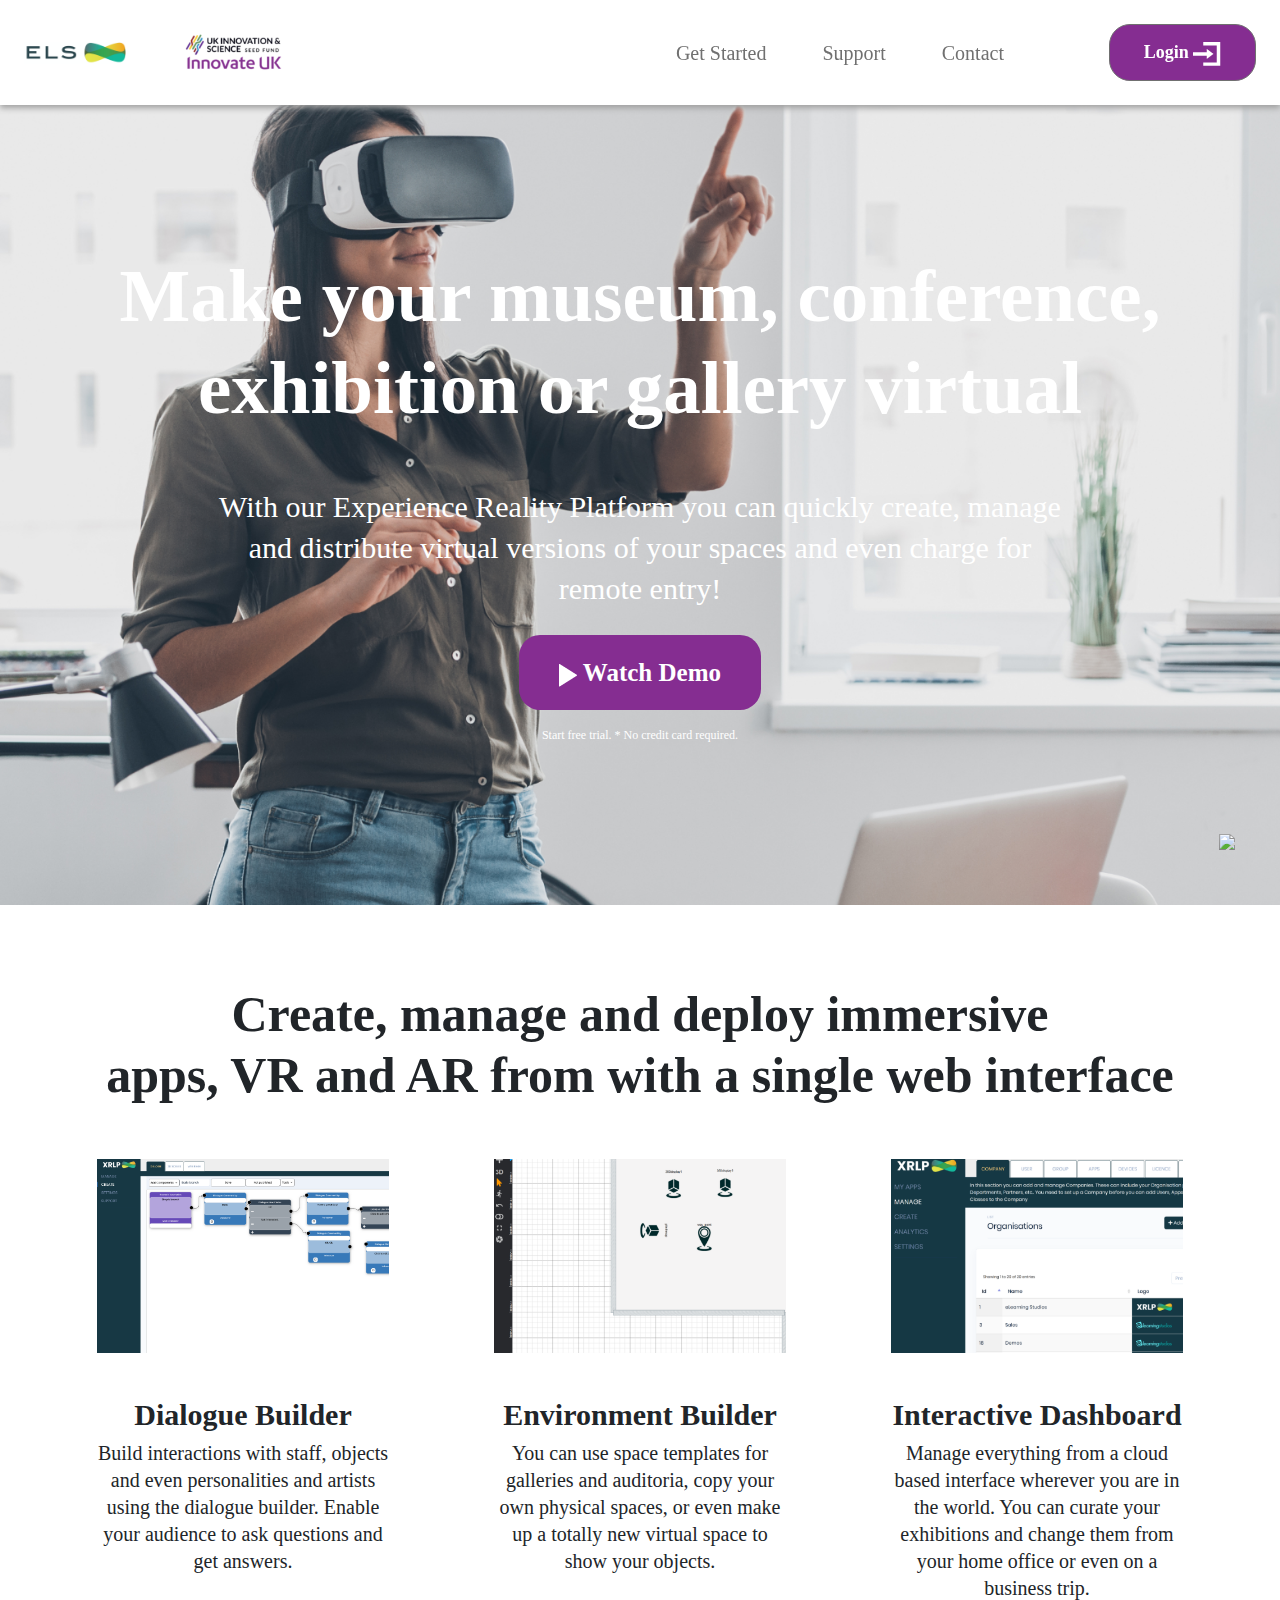
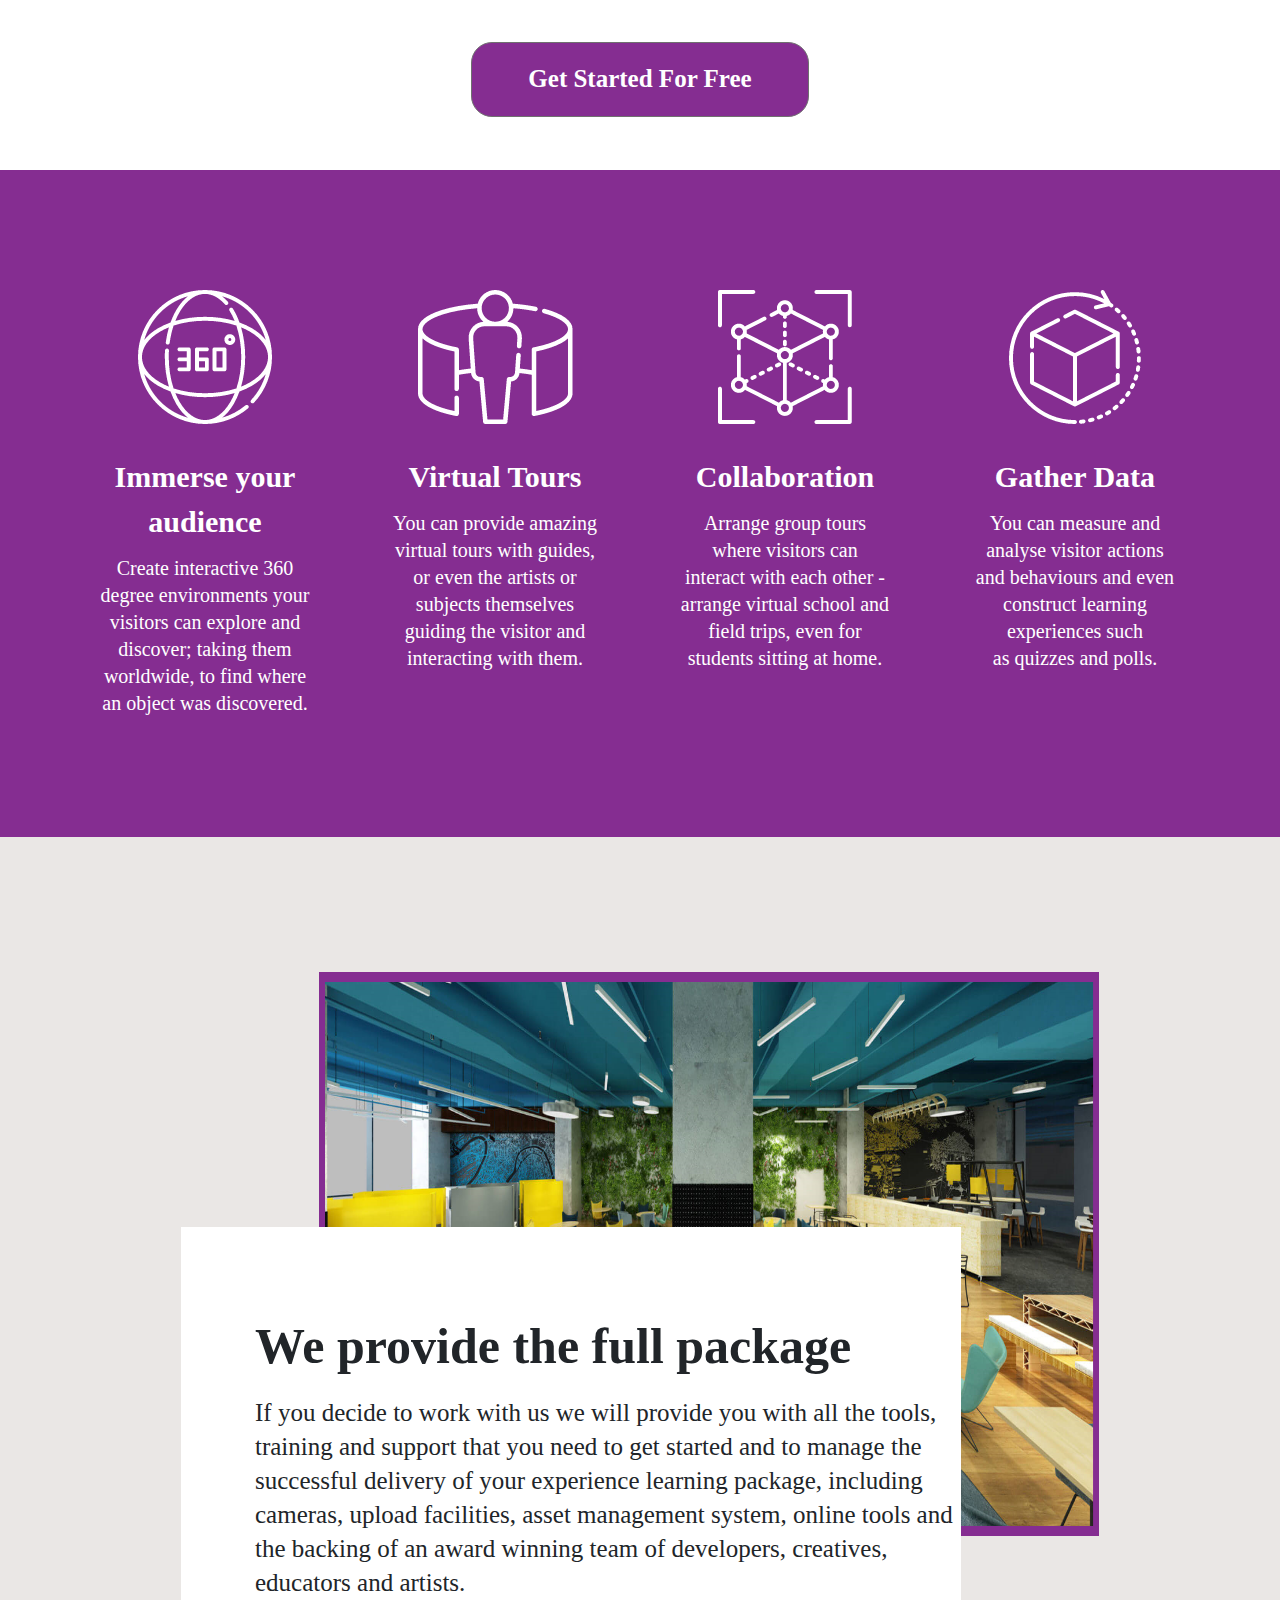
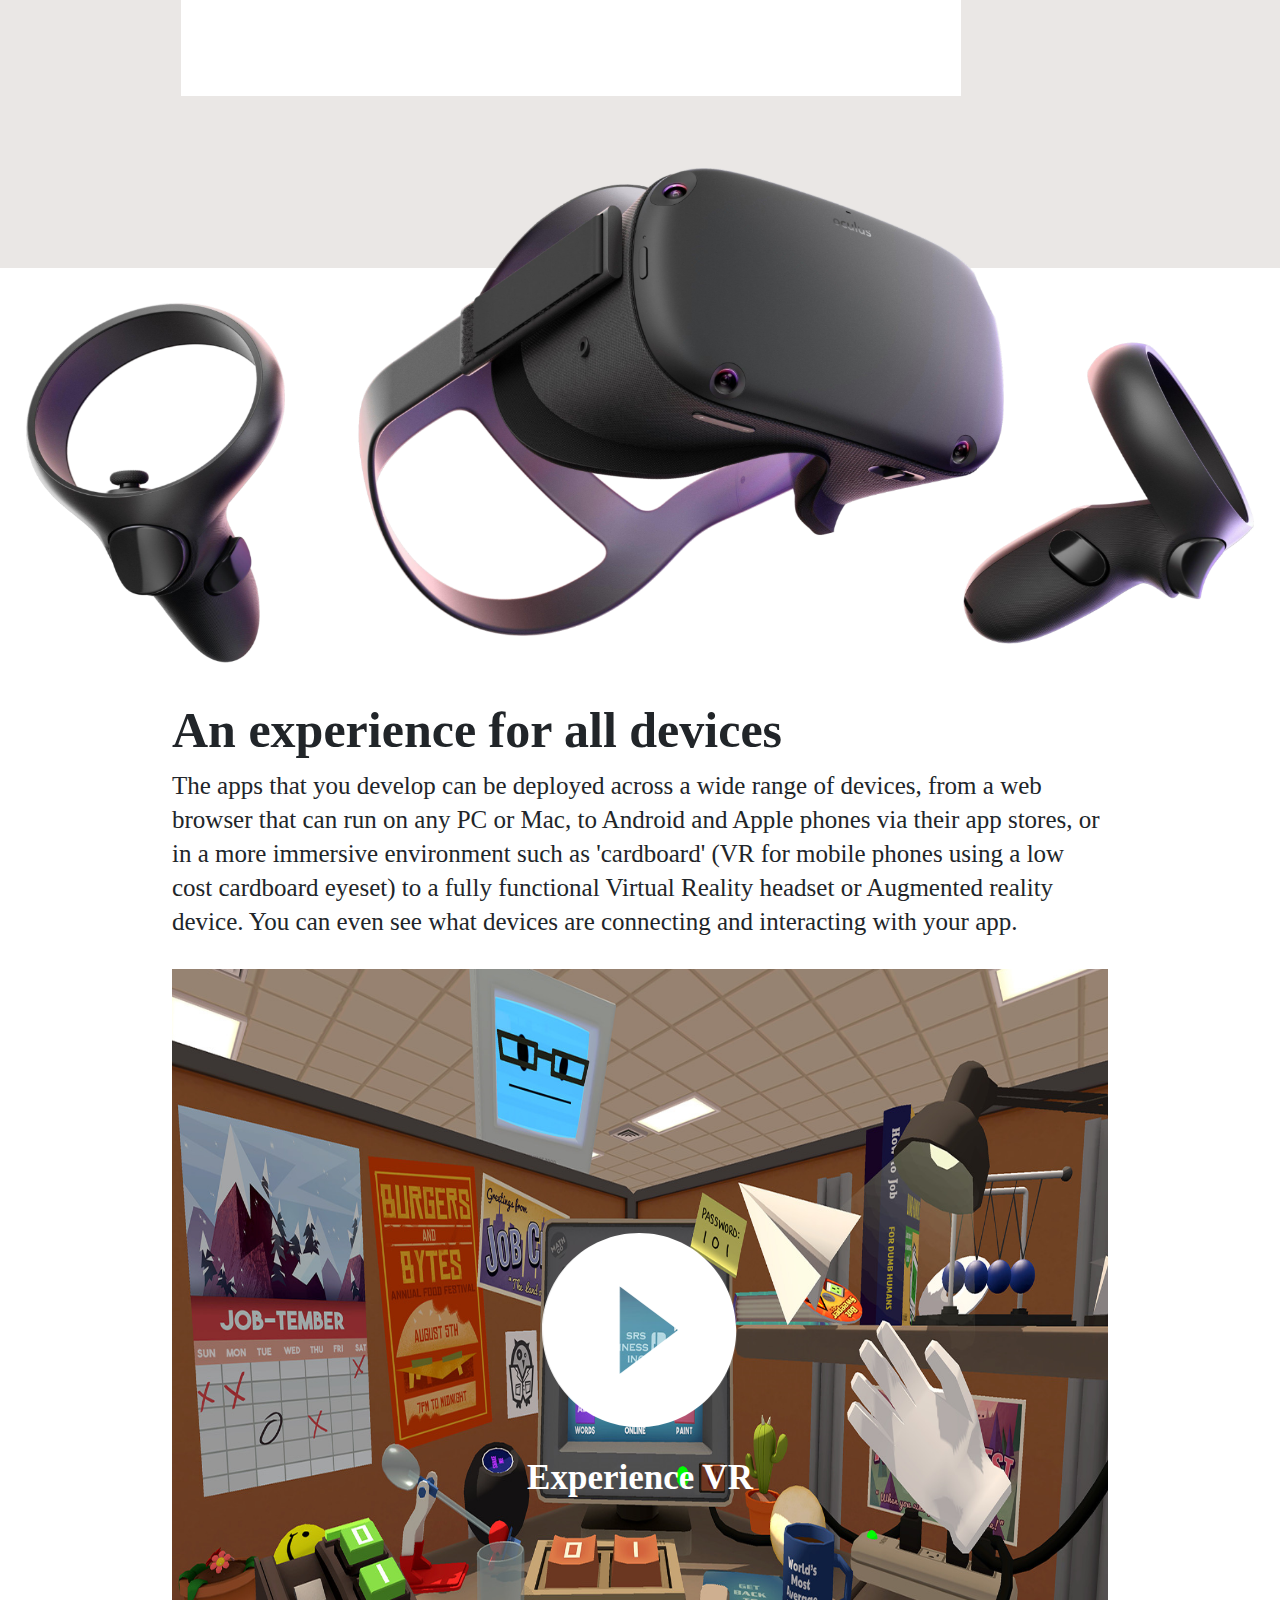
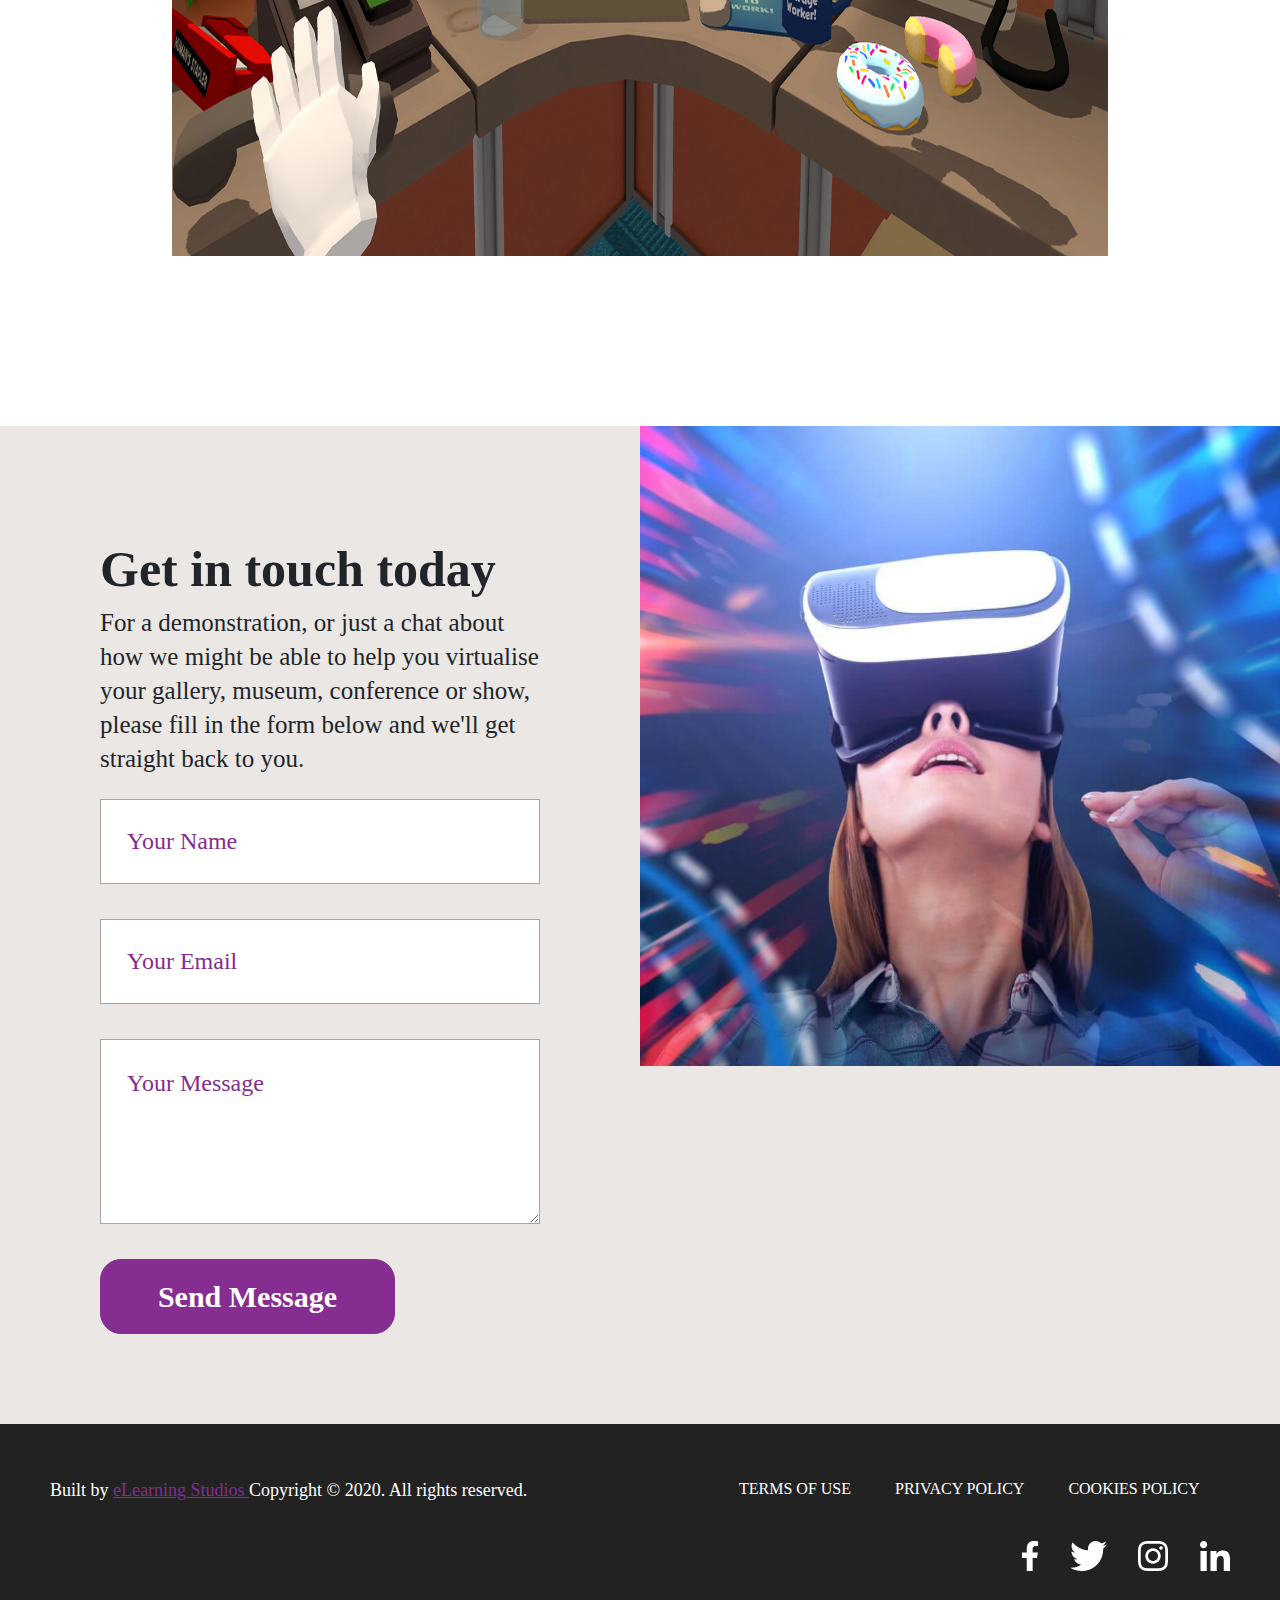
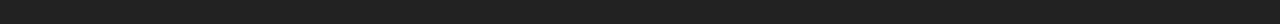
==== commit 41723353: "add font awesome icon" ====
--- a/index.html
+++ b/index.html
@@ -4,11 +4,12 @@
     <title>Home</title>
     <meta name="viewport" content="width=device-width, initial-scale=1.0" />
     <link rel="stylesheet" href="./css/bootstrap.min.css">
+    <link rel="stylesheet" href="./css/font-awesome-4.7.0/css/font-awesome.min.css">
     <link rel="stylesheet" href="./css/home.css">
 </head>
 
 <body>
-
+    <img class="to-top" src="./imgs/Icon awesome-chevron-circle-up.png">
     <div class="fluid-container">
         <div class="menu row m-0">
             <div class="d-flex align-items-center">
@@ -25,17 +26,23 @@
             <div class="d-flex align-items-center">
                 <div class="menu-items">
                     <ul>
-                        <li>Get Started</li>
-                        <li>Support</li>
-                        <li>Contact</li>
+                        <li><a href="./start.html">Get Started</a></li>
+                        <li>
+                            <a href="./support.html">Support</a>
+                        </li>
+                        <li>
+                            <a href="./contact.html">Contact</a>
+                        </li>
                     </ul>
                 </div>
                 <div>
-                    <button class="login">
-                        Login
-                        <img src="./imgs/Icon open-account-login.png" class="large" alt="">
-                        <img src="./imgs/Icon open-account-login-sm.png" class="small" alt="">
-                    </button>
+                    <a href="./login.html" class="login">
+                        <div>
+                            Login
+                            <img src="./imgs/Icon open-account-login.png" class="large" alt="">
+                            <img src="./imgs/Icon open-account-login-sm.png" class="small" alt="">
+                        </div>
+                    </a>
                 </div>
             </div>
         </div>
@@ -186,11 +193,11 @@
                 <div class="bar"></div>
             </div>
             <div class="footer-menu row">
-                <div class="copy-right col-12 col-md-6">
+                <div class="copy-right col-12 col-lg-6">
                     Built by
                     <span class="bold"> eLearning Studios </span> Copyright © 2020. All rights reserved.
                 </div>
-                <div class="terms col-12 col-md-6">
+                <div class="terms col-12 col-lg-6">
                     <ul>
                         <li>TERMS OF USE</li>
                         <li>PRIVACY POLICY</li>
--- a/css/home.css
+++ b/css/home.css
@@ -1,4 +1,8 @@
-@import url(d:\work\els\html\css\variable.css);
+@import url(d:\work\jack_paget\html\css\variable.css);
+body * {
+  font-family: Montserrat !important;
+}
+
 input:focus,
 textarea:focus,
 button:focus {
@@ -33,8 +37,38 @@
   color: #852D91;
 }
 
-body * {
-  font-family: Montserrat !important;
+button {
+  background: #852D91;
+  border: none;
+  color: white;
+  border-radius: 21px;
+  font-weight: bold;
+}
+
+::-webkit-scrollbar {
+  width: 11px;
+}
+
+/* Track */
+::-webkit-scrollbar-track {
+  background: #CBA6D0;
+}
+
+/* Handle */
+::-webkit-scrollbar-thumb {
+  background: #5B1A64;
+}
+
+/* Handle on hover */
+::-webkit-scrollbar-thumb:hover {
+  background: #5B1A64;
+}
+
+body .to-top {
+  position: fixed;
+  bottom: 50px;
+  z-index: 1000;
+  right: 45px;
 }
 
 body .menu {
@@ -85,24 +119,39 @@
   display: -webkit-box;
   display: -ms-flexbox;
   display: flex;
-  margin-bottom: 0px;
+  margin-bottom: 0;
 }
 
 body .menu .menu-items ul li {
   font-size: 20px;
-  color: #707070;
   margin-left: 56px;
   list-style-type: none;
 }
 
-body .menu button.login {
+body .menu .menu-items ul li a {
+  color: #707070;
+  text-decoration: none;
+}
+
+body .menu a.login {
+  display: -webkit-box;
+  display: -ms-flexbox;
+  display: flex;
   background: #852D91;
   border-radius: 21px;
   border: 1px solid #707070;
+  -webkit-box-pack: center;
+      -ms-flex-pack: center;
+          justify-content: center;
+  -webkit-box-align: center;
+      -ms-flex-align: center;
+          align-items: center;
   width: 147px;
   height: 57px;
   font-family: Montserrat;
   color: white;
+  text-align: center;
+  text-decoration: none;
   font-size: 18px;
   font-weight: bold;
 }
@@ -157,12 +206,12 @@
 }
 
 body .section-1 {
-  padding: 79px 0 53px 0;
+  padding: 79px 0 53px;
 }
 
 body .section-1 > .title {
   text-align: center;
-  margin: 0 0 53px 0;
+  margin: 0 0 53px;
   font-family: Montserrat;
   font-size: 50px;
   font-weight: bold;
@@ -170,7 +219,7 @@
 }
 
 body .section-1 .builder-links {
-  padding: 0 59.5px 24px 59.5px;
+  padding: 0 59.5px 24px;
 }
 
 body .section-1 .builder-links .builder-card {
@@ -183,7 +232,7 @@
 }
 
 body .section-1 .builder-links .builder-card .title {
-  margin: 39px 0 3px 0;
+  margin: 39px 0 3px;
   font-size: 30px;
   font-weight: bold;
   text-align: center;
@@ -222,7 +271,7 @@
 }
 
 body .section-2 .ads-card .title {
-  margin: 30px 0 11px 0;
+  margin: 30px 0 11px;
   font-weight: bold;
   font-size: 30px;
 }
@@ -234,7 +283,7 @@
 }
 
 body .section-3 {
-  padding: 135px 181px 172px 181px;
+  padding: 135px 181px 172px;
   background: #EAE7E5;
 }
 
@@ -292,7 +341,7 @@
 }
 
 body .section-4 .content {
-  padding: 37px 172px 0 172px;
+  padding: 37px 172px 0;
 }
 
 body .section-4 .content .title {
@@ -351,7 +400,7 @@
 }
 
 body .section-5 .form {
-  padding: 126px 100px 90px 100px;
+  padding: 126px 100px 90px;
 }
 
 body .section-5 .form .title {
@@ -474,7 +523,7 @@
   body .menu .small {
     display: inline;
   }
-  body .menu button.login {
+  body .menu a.login {
     background: #852D91;
     border-radius: 21px;
     border: 1px solid #707070;
@@ -485,9 +534,81 @@
     font-size: 12px;
     font-weight: bold;
   }
-}
-
-@media (max-width: 1440px) {
+  body .footer {
+    width: 100%;
+    padding: 54px 34px 77px;
+    background: #222222;
+    color: white;
+  }
+  body .footer .bar-container {
+    display: -webkit-box;
+    display: -ms-flexbox;
+    display: flex;
+    -webkit-box-pack: center;
+        -ms-flex-pack: center;
+            justify-content: center;
+  }
+  body .footer .bar-container .bar {
+    width: 101px;
+    height: 5px;
+    background: #852D91;
+    margin-bottom: 27px;
+    display: block;
+  }
+  body .footer .footer-menu {
+    padding-bottom: 36.8px;
+    display: -webkit-box;
+    display: -ms-flexbox;
+    display: flex;
+    -webkit-box-pack: justify;
+        -ms-flex-pack: justify;
+            justify-content: space-between;
+  }
+  body .footer .footer-menu .copy-right {
+    padding: 0;
+    text-align: center;
+    margin-bottom: 31px;
+    font-size: 16px;
+  }
+  body .footer .footer-menu .copy-right .bold {
+    color: #852D91;
+    text-decoration: underline;
+  }
+  body .footer .footer-menu .terms {
+    padding: 0;
+  }
+  body .footer .footer-menu .terms ul {
+    padding-left: 0;
+    margin-bottom: 0;
+    display: -webkit-box;
+    display: -ms-flexbox;
+    display: flex;
+    -webkit-box-orient: vertical;
+    -webkit-box-direction: normal;
+        -ms-flex-direction: column;
+            flex-direction: column;
+  }
+  body .footer .footer-menu .terms ul li {
+    margin-left: 0;
+    margin-bottom: 30px;
+    text-align: center;
+    font-size: 16px;
+    list-style-type: none;
+  }
+  body .footer .external-links {
+    display: -webkit-box;
+    display: -ms-flexbox;
+    display: flex;
+    -webkit-box-pack: center;
+        -ms-flex-pack: center;
+            justify-content: center;
+  }
+  body .footer .external-links a {
+    margin: 0 16px;
+  }
+}
+
+@media (max-width: 1205px) {
   .menu-button {
     display: inline !important;
   }
@@ -513,7 +634,7 @@
   }
   body .menu .logo {
     margin-left: 18px;
-    margin-right: 0px;
+    margin-right: 0;
   }
   body .menu .menu-items {
     display: none;
@@ -523,7 +644,7 @@
     display: -webkit-box;
     display: -ms-flexbox;
     display: flex;
-    margin-bottom: 0px;
+    margin-bottom: 0;
   }
   body .menu .menu-items ul li {
     font-size: 20px;
@@ -573,11 +694,11 @@
     font-font-weight: 300px;
   }
   body .section-1 {
-    padding: 26px 0 25px 0;
+    padding: 26px 0 25px;
   }
   body .section-1 > .title {
     text-align: center;
-    margin: 0 0 28px 0;
+    margin: 0 0 28px;
     font-family: Montserrat;
     font-size: 25px;
     font-weight: bold;
@@ -595,7 +716,7 @@
     width: 100%;
   }
   body .section-1 .builder-links .builder-card .title {
-    margin: 9px 0 5px 0;
+    margin: 9px 0 5px;
     font-size: 22px;
     font-weight: bold;
     line-height: 27px;
@@ -621,16 +742,16 @@
   }
   body .section-2 {
     background: #852D91;
-    padding: 69px 23px 42px 23px;
+    padding: 69px 23px 42px;
   }
   body .section-2 .ads-card {
-    padding: 0px;
+    padding: 0;
     text-align: center;
     color: white;
     margin-bottom: 27px;
   }
   body .section-2 .ads-card .title {
-    margin: 35px 0 13px 0;
+    margin: 35px 0 13px;
     font-weight: bold;
     font-size: 25px;
   }
@@ -658,7 +779,7 @@
     background-size: cover;
   }
   body .section-3 .section-3-container .content {
-    padding: 27px 15px 18px 15px;
+    padding: 27px 15px 18px;
     bottom: 0;
     left: 0;
     position: relative;
@@ -678,12 +799,12 @@
   }
   body .section-4 {
     position: relative;
-    padding-bottom: 0px;
+    padding-bottom: 0;
   }
   body .section-4 .vr-image {
     width: 100%;
     text-align: center;
-    top: 0px;
+    top: 0;
     padding: 0 26px;
   }
   body .section-4 .vr-image img {
@@ -691,20 +812,20 @@
     margin-top: 0;
   }
   body .section-4 .content {
-    padding: 0px;
+    padding: 0;
   }
   body .section-4 .content .title {
     padding: 0 15px;
     text-align: center;
     font-size: 25px;
     font-weight: bold;
-    margin-bottom: 0px;
+    margin-bottom: 0;
     line-height: 61px;
   }
   body .section-4 .content .description {
     font-size: 16px;
     padding: 0 15px;
-    margin-bottom: 0px;
+    margin-bottom: 0;
     line-height: 22px;
     text-align: center;
   }
@@ -744,7 +865,7 @@
     background: #EAE7E5;
   }
   body .section-5 .form {
-    padding: 17px 17px 20px 17px;
+    padding: 17px 17px 20px;
   }
   body .section-5 .form .title {
     font-size: 30px;
@@ -791,77 +912,41 @@
     font-size: 30px;
     font-weight: bold;
   }
-  body .footer {
-    width: 100%;
-    padding: 54px 34px 77px 34px;
-    background: #222222;
-    color: white;
-  }
-  body .footer .bar-container {
+}
+
+@media (max-width: 1440px) {
+  .footer {
+    padding: 53px 50px !important;
+  }
+}
+
+@media (max-width: 768px) {
+  .footer .footer-menu .terms {
+    margin-top: 10px;
+  }
+  .footer .footer-menu .terms ul {
+    padding-left: 0;
+  }
+}
+
+@media (max-width: 992px) {
+  .footer {
+    text-align: center;
+  }
+  .footer .terms {
+    margin-top: 10px;
+  }
+  .footer .terms ul {
     display: -webkit-box;
     display: -ms-flexbox;
     display: flex;
     -webkit-box-pack: center;
         -ms-flex-pack: center;
             justify-content: center;
-  }
-  body .footer .bar-container .bar {
-    width: 101px;
-    height: 5px;
-    background: #852D91;
-    margin-bottom: 27px;
-    display: block;
-  }
-  body .footer .footer-menu {
-    padding-bottom: 36.8px;
-    display: -webkit-box;
-    display: -ms-flexbox;
-    display: flex;
-    -webkit-box-pack: justify;
-        -ms-flex-pack: justify;
-            justify-content: space-between;
-  }
-  body .footer .footer-menu .copy-right {
-    padding: 0;
-    text-align: center;
-    margin-bottom: 31px;
-    font-size: 16px;
-  }
-  body .footer .footer-menu .copy-right .bold {
-    color: #852D91;
-    text-decoration: underline;
-  }
-  body .footer .footer-menu .terms {
-    padding: 0;
-  }
-  body .footer .footer-menu .terms ul {
     padding-left: 0;
-    margin-bottom: 0;
-    display: -webkit-box;
-    display: -ms-flexbox;
-    display: flex;
-    -webkit-box-orient: vertical;
-    -webkit-box-direction: normal;
-        -ms-flex-direction: column;
-            flex-direction: column;
-  }
-  body .footer .footer-menu .terms ul li {
+  }
+  .footer .terms ul li {
     margin-left: 0;
-    margin-bottom: 30px;
-    text-align: center;
-    font-size: 16px;
-    list-style-type: none;
-  }
-  body .footer .external-links {
-    display: -webkit-box;
-    display: -ms-flexbox;
-    display: flex;
-    -webkit-box-pack: center;
-        -ms-flex-pack: center;
-            justify-content: center;
-  }
-  body .footer .external-links a {
-    margin: 0 16px;
   }
 }
 /*# sourceMappingURL=home.css.map */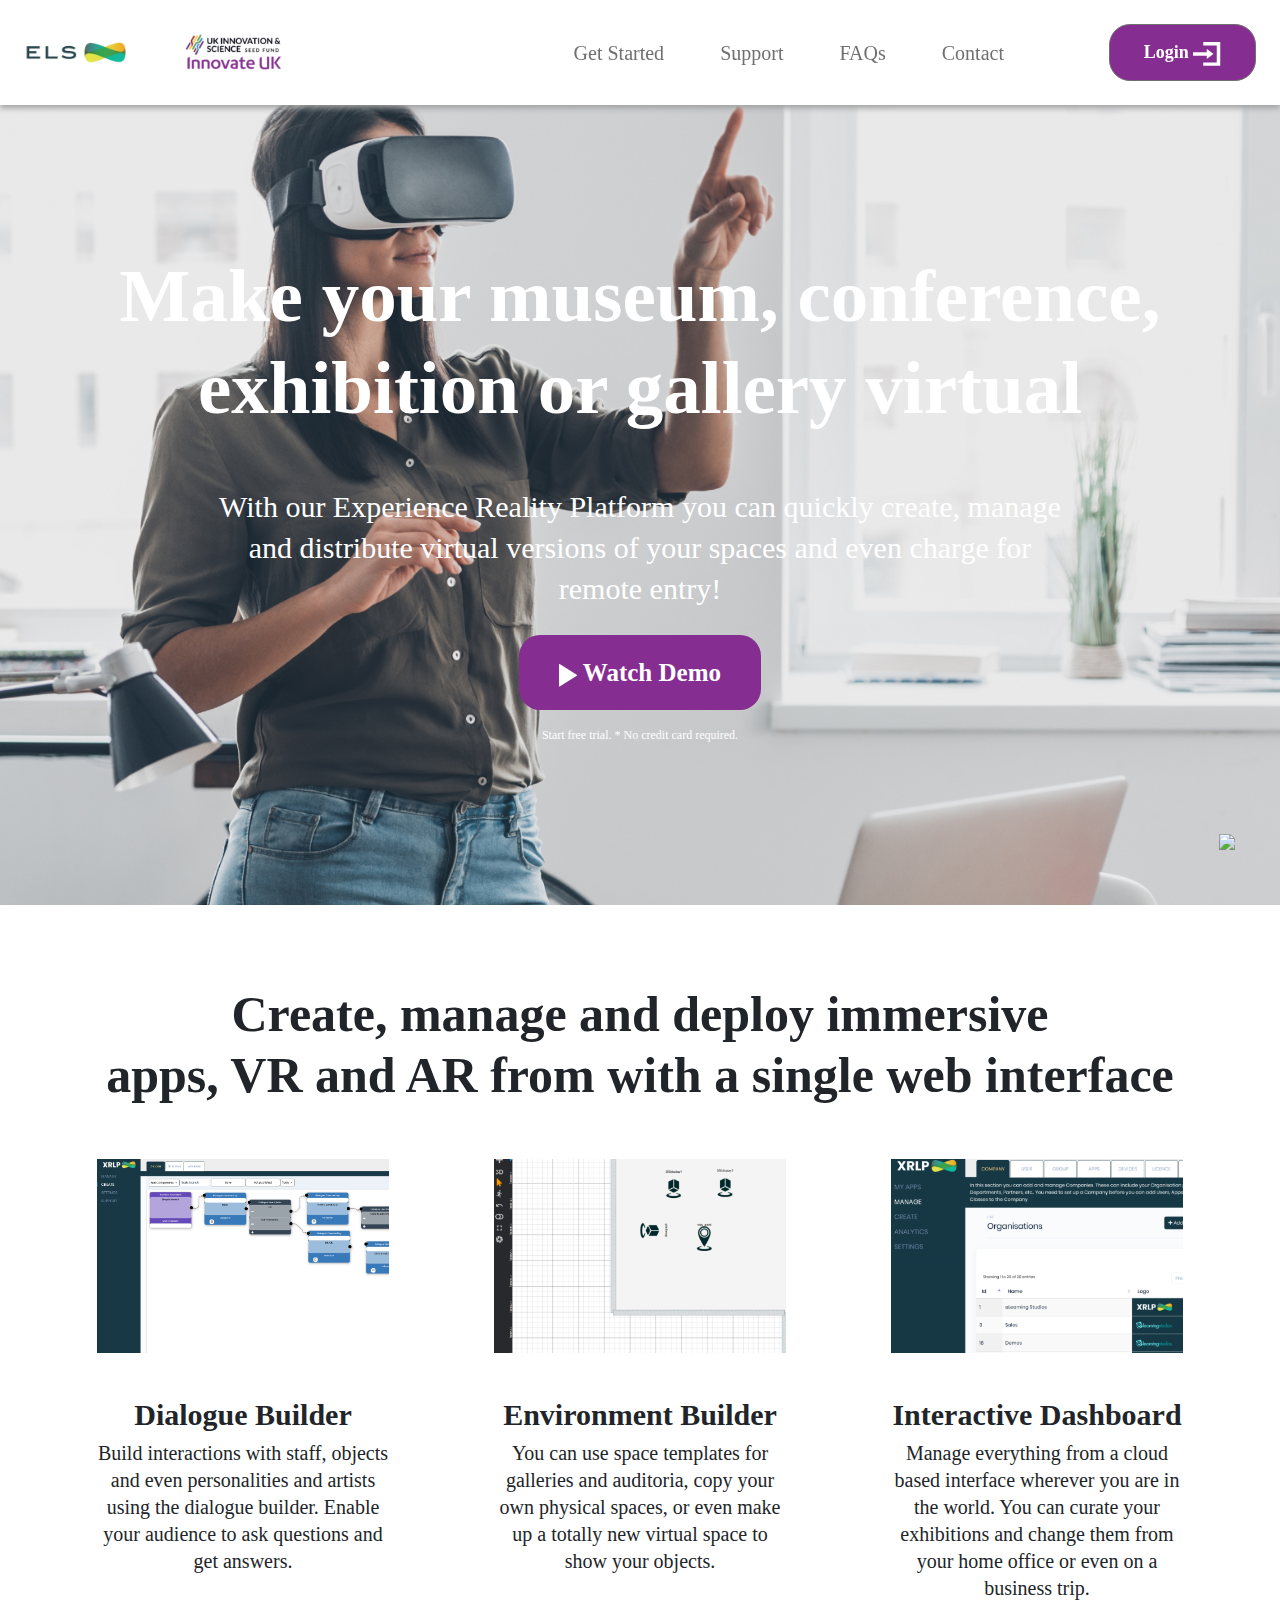
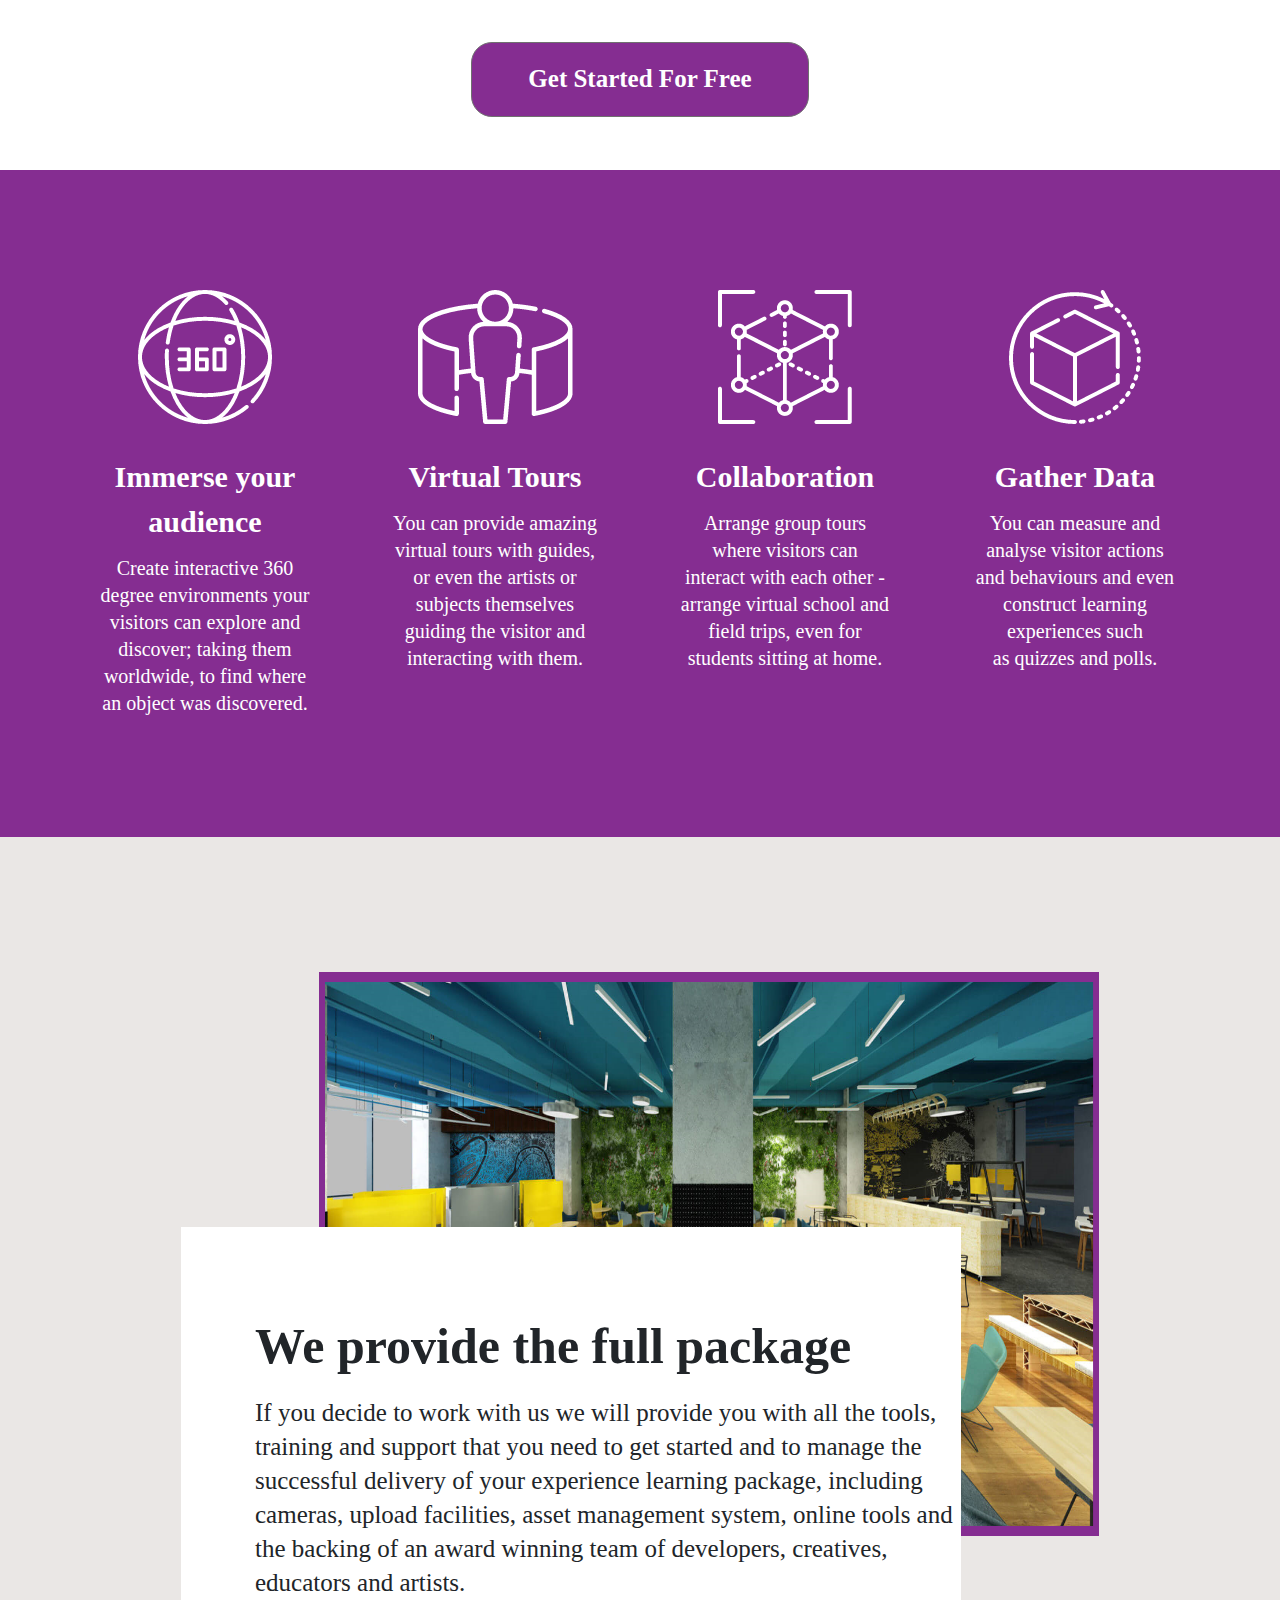
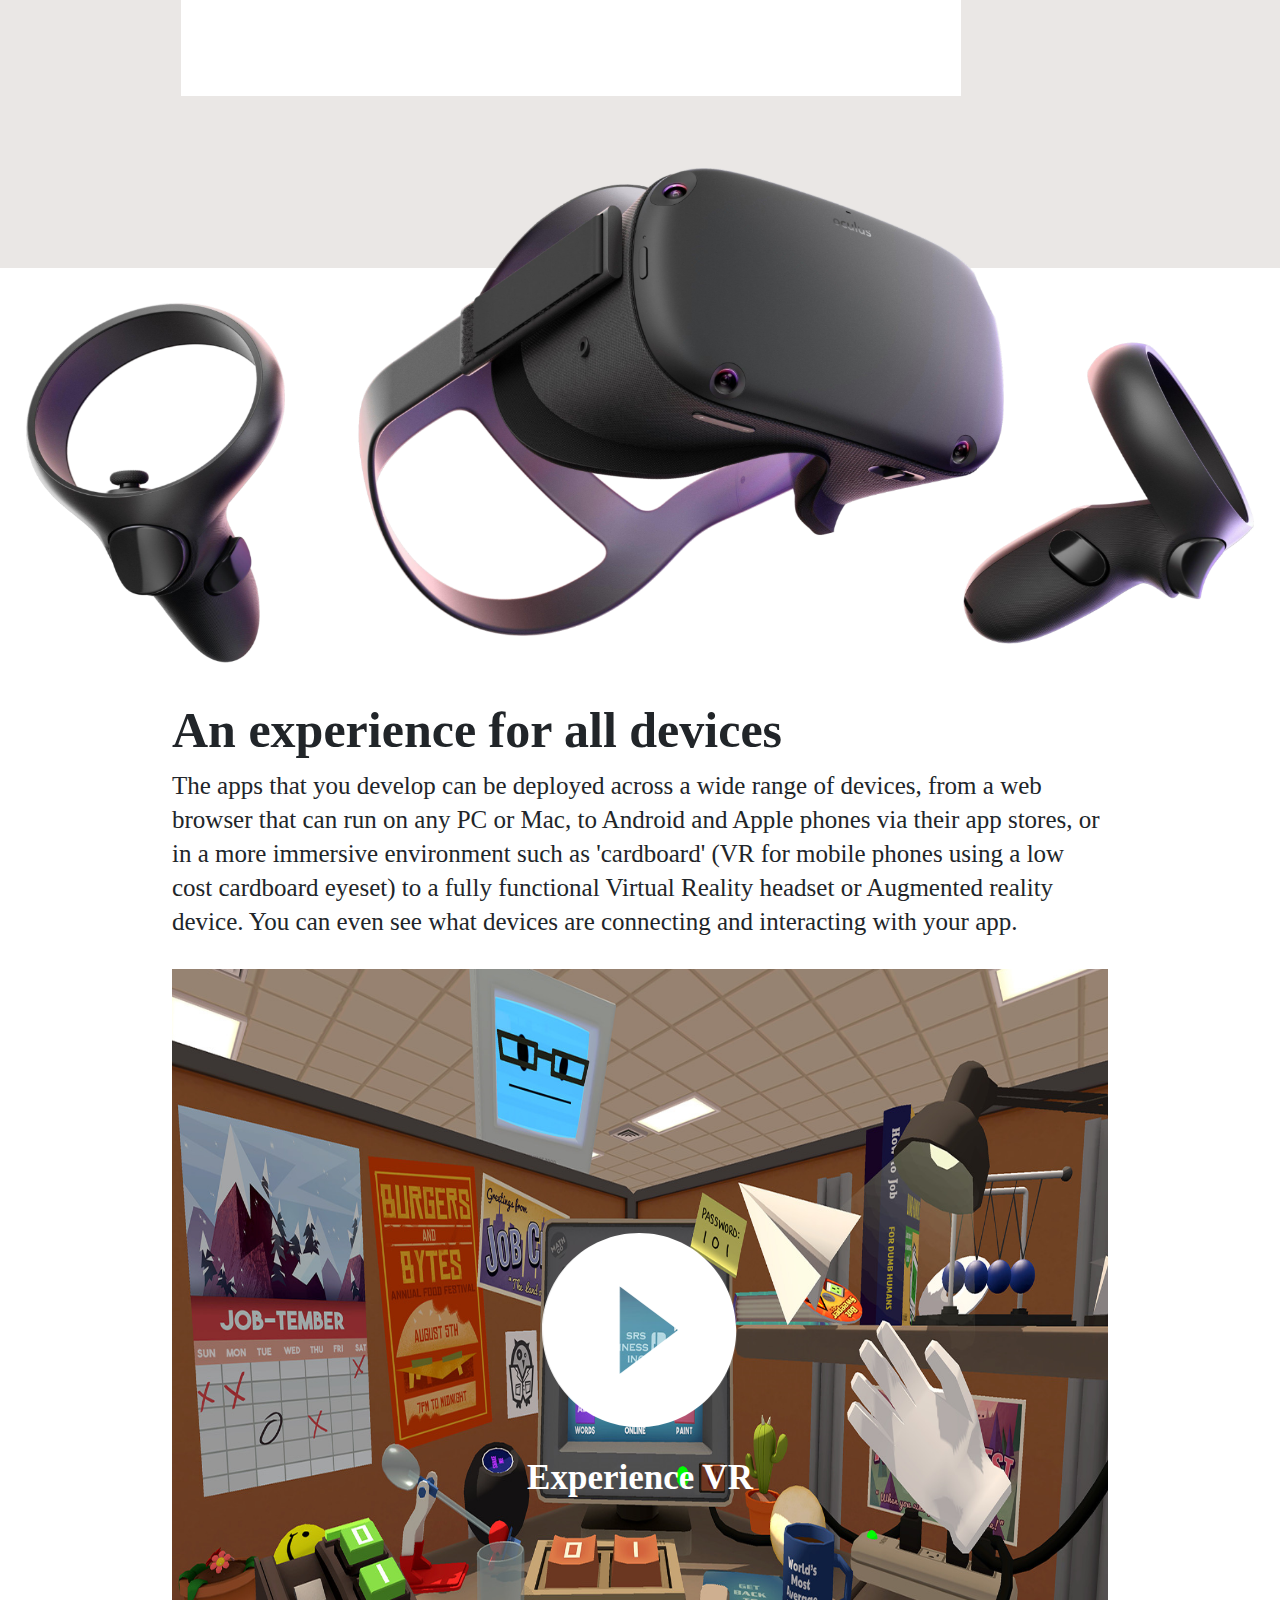
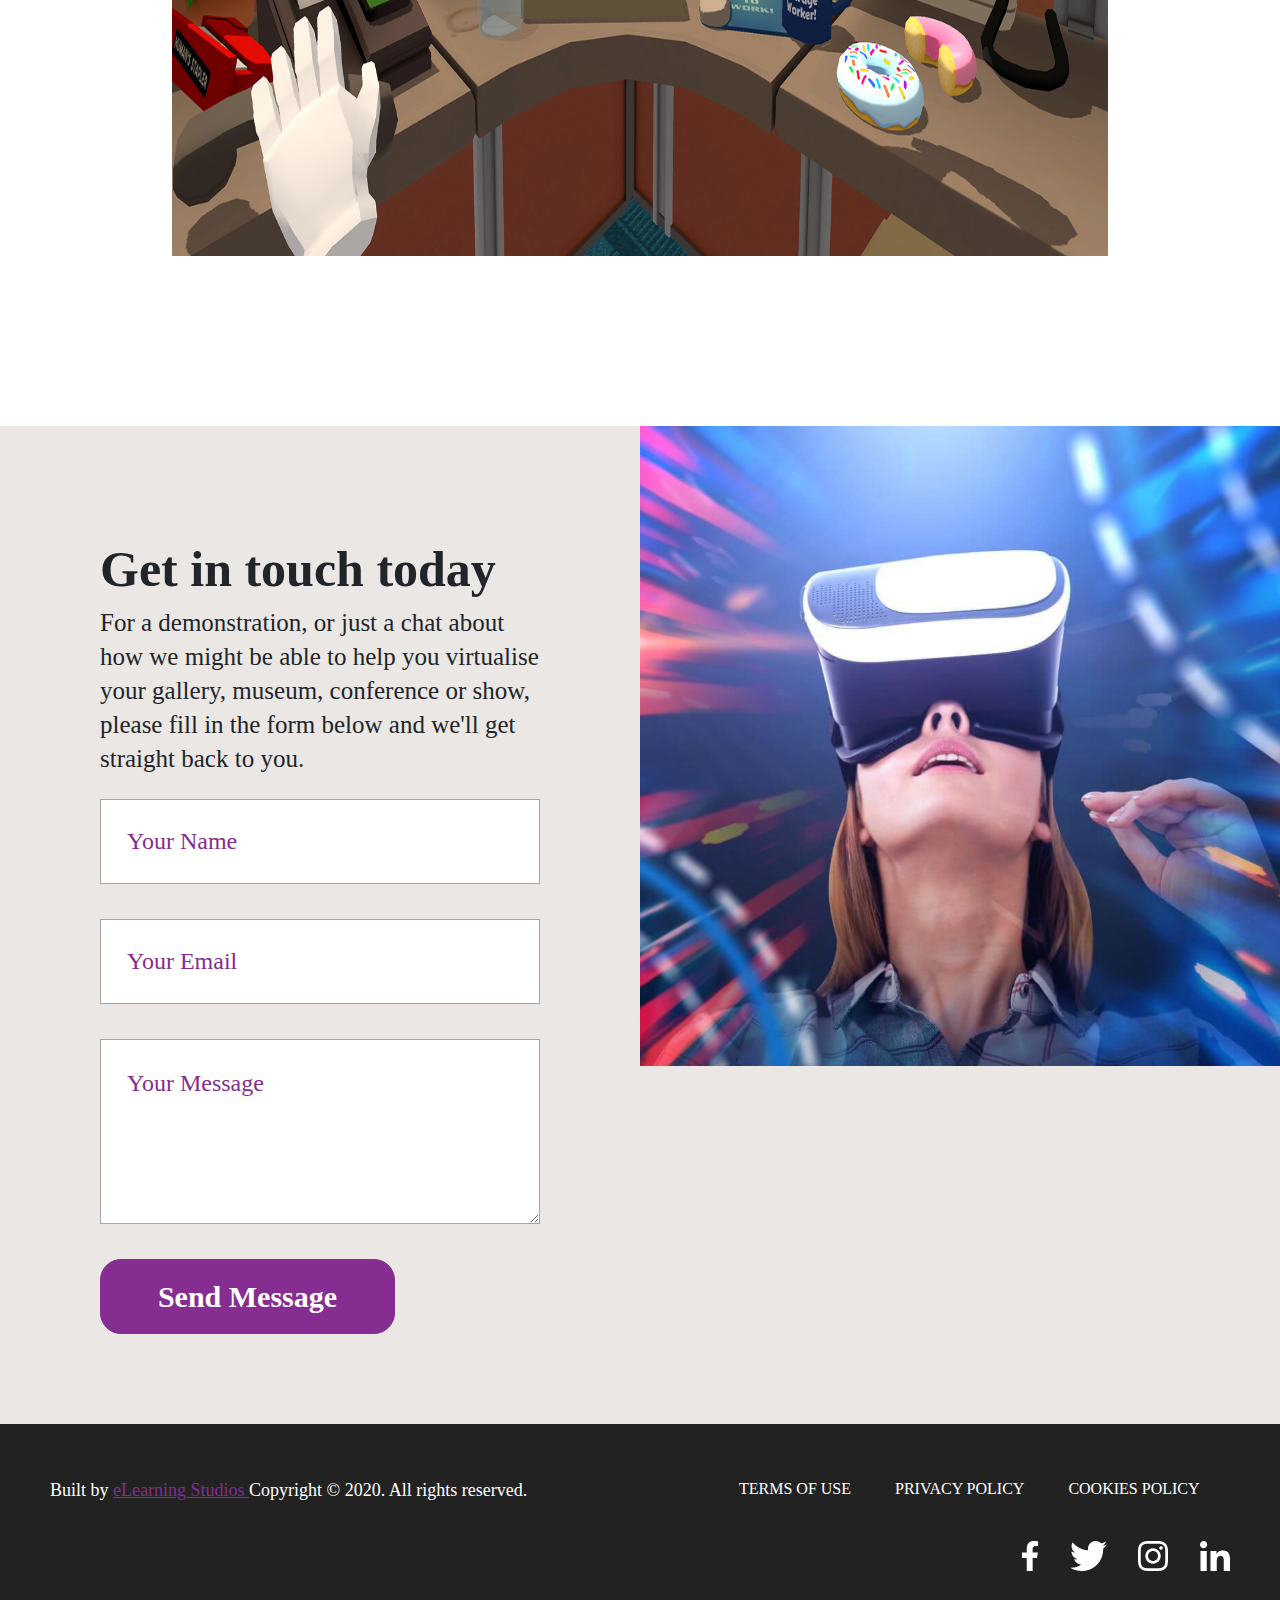
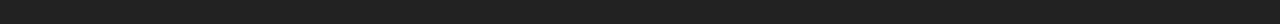
==== commit 5efd0de9: "initialize FAQs page: faq.html" ====
--- a/index.html
+++ b/index.html
@@ -29,6 +29,9 @@
                         <li><a href="./start.html">Get Started</a></li>
                         <li>
                             <a href="./support.html">Support</a>
+                        </li>
+                        <li>
+                            <a href="./faq.html">FAQs</a>
                         </li>
                         <li>
                             <a href="./contact.html">Contact</a>
